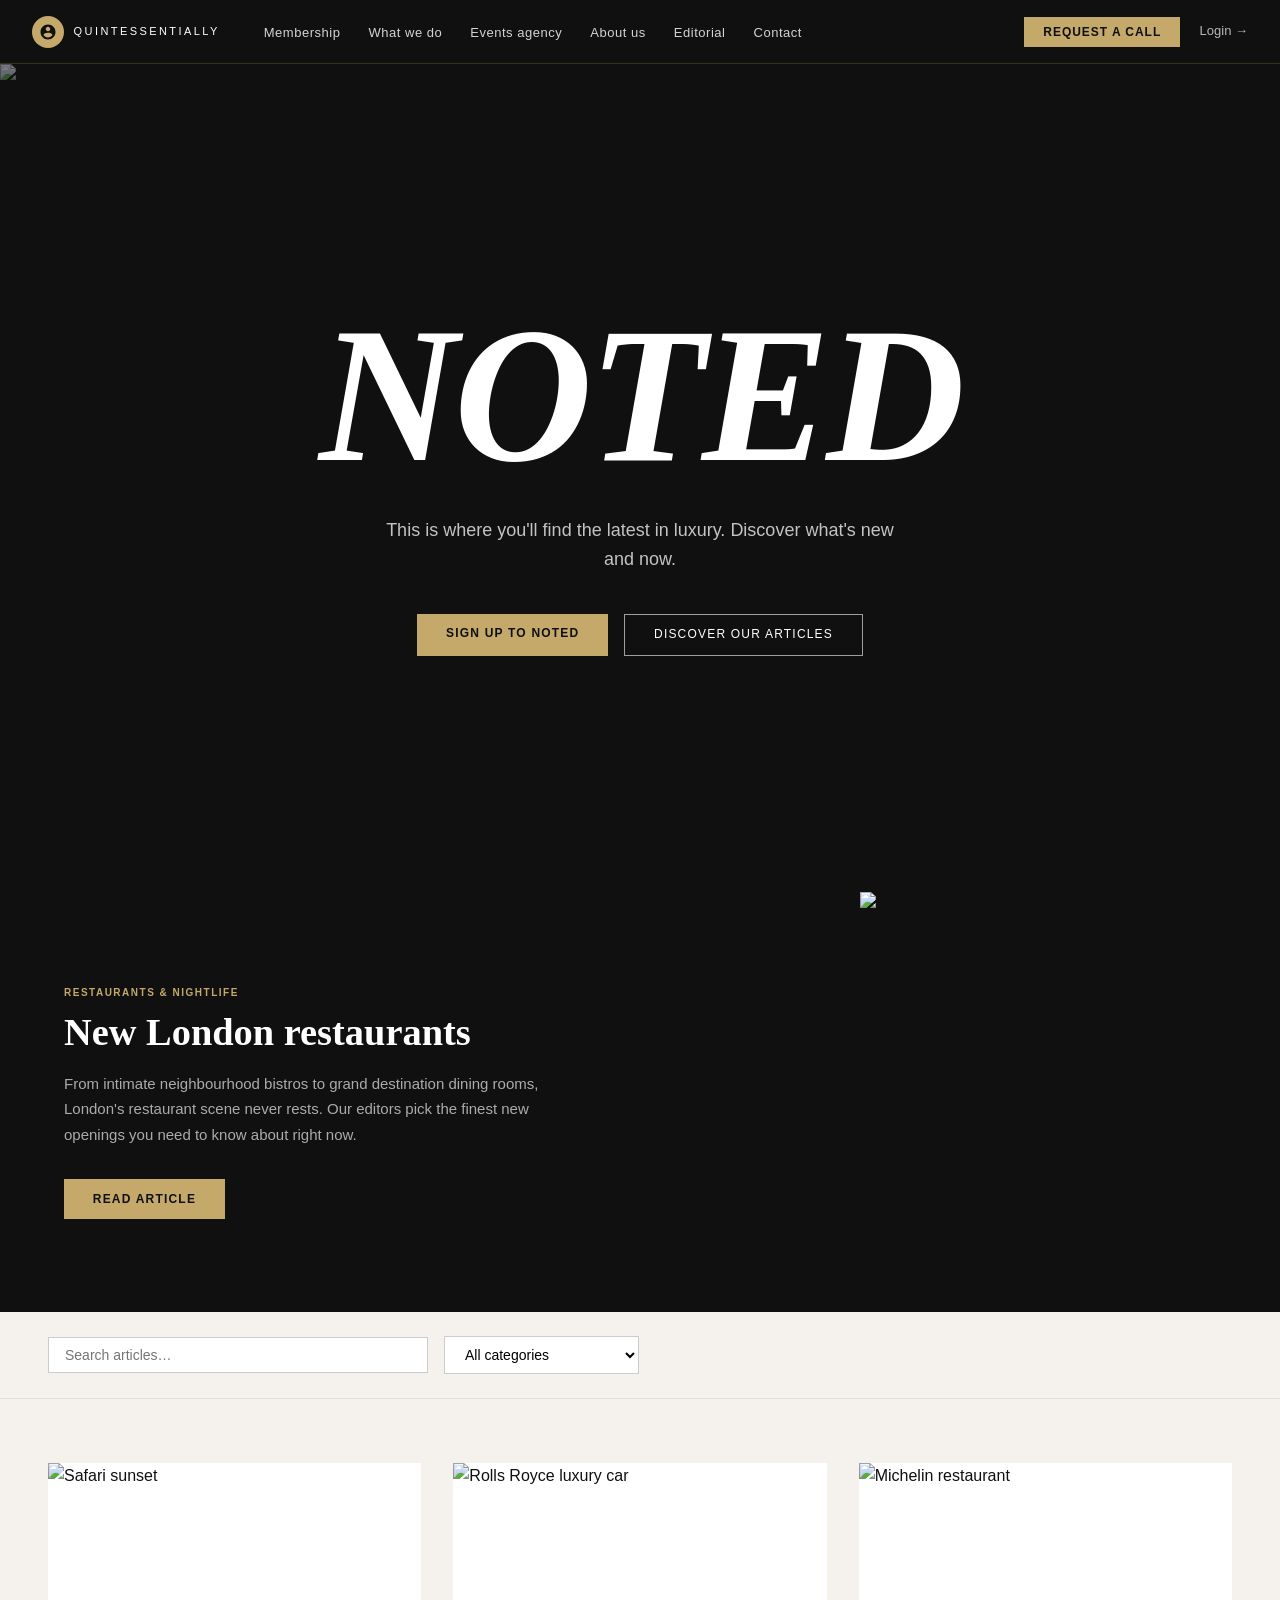
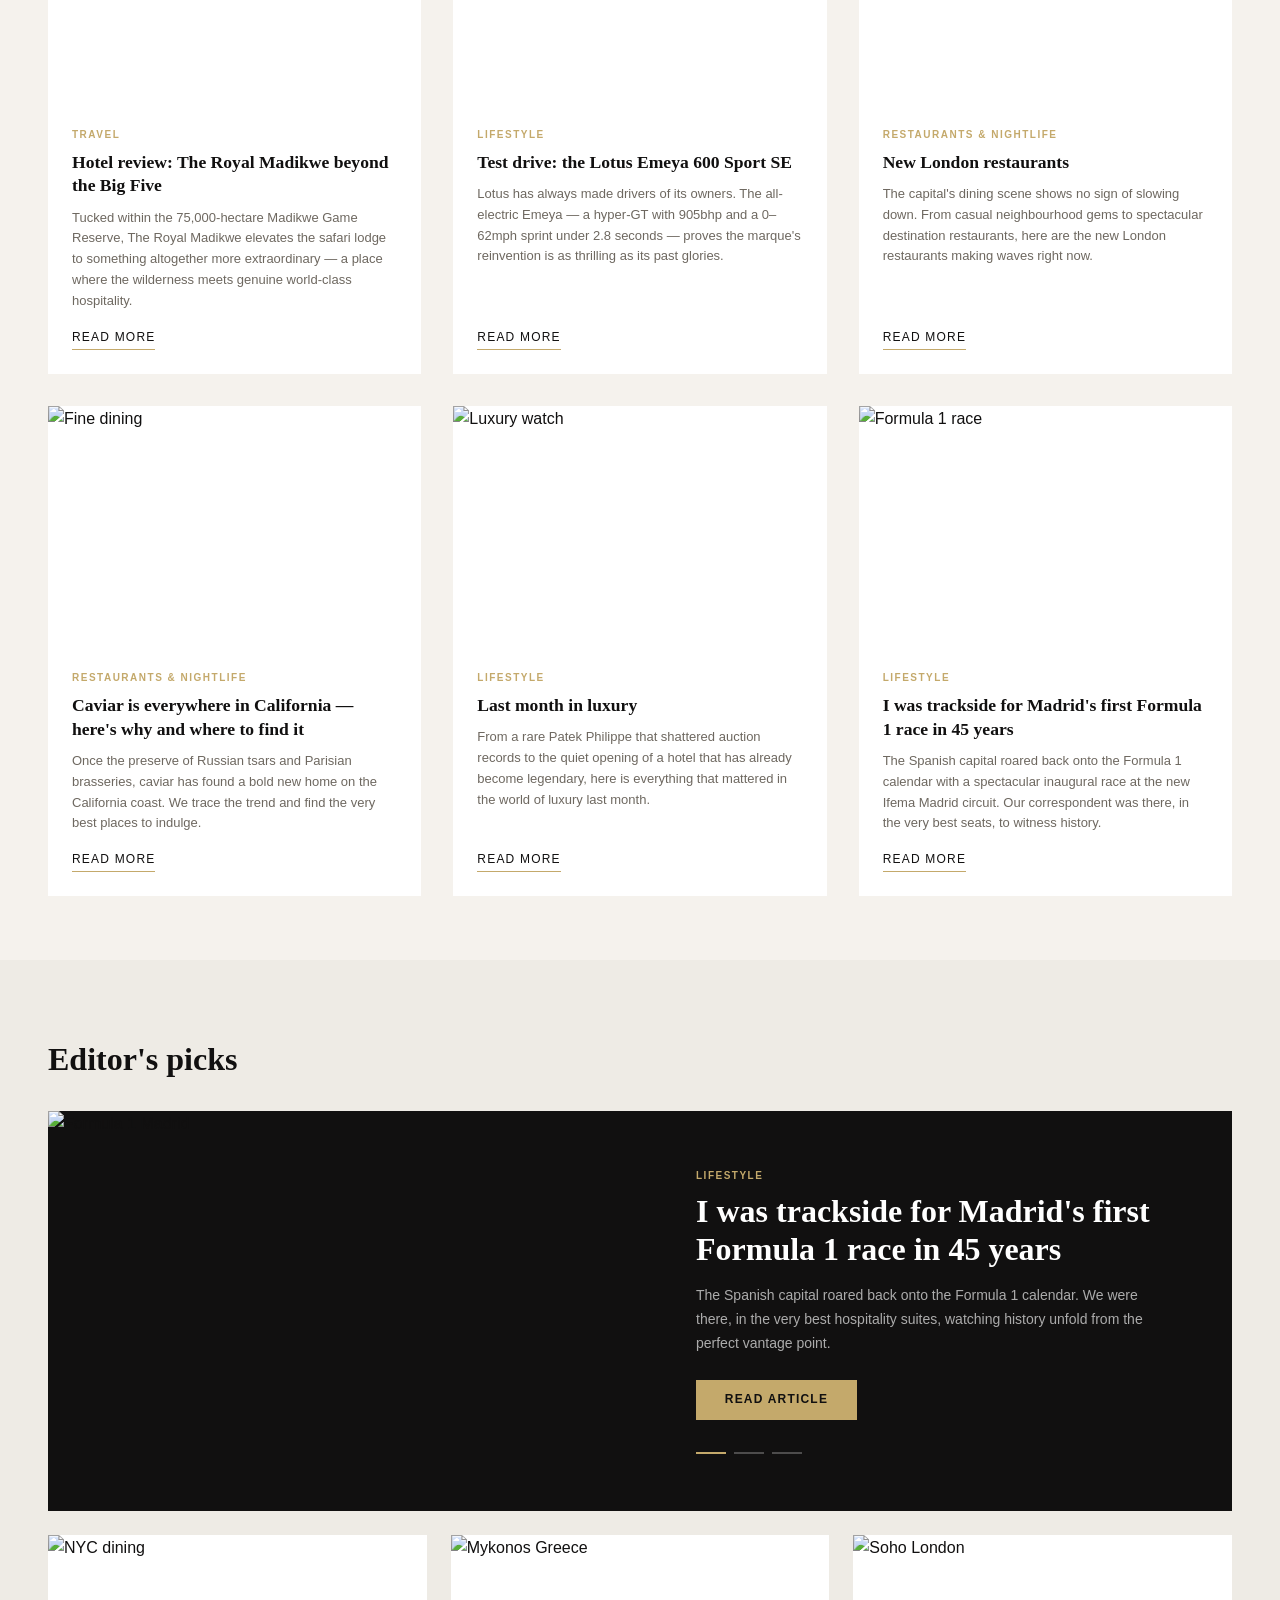
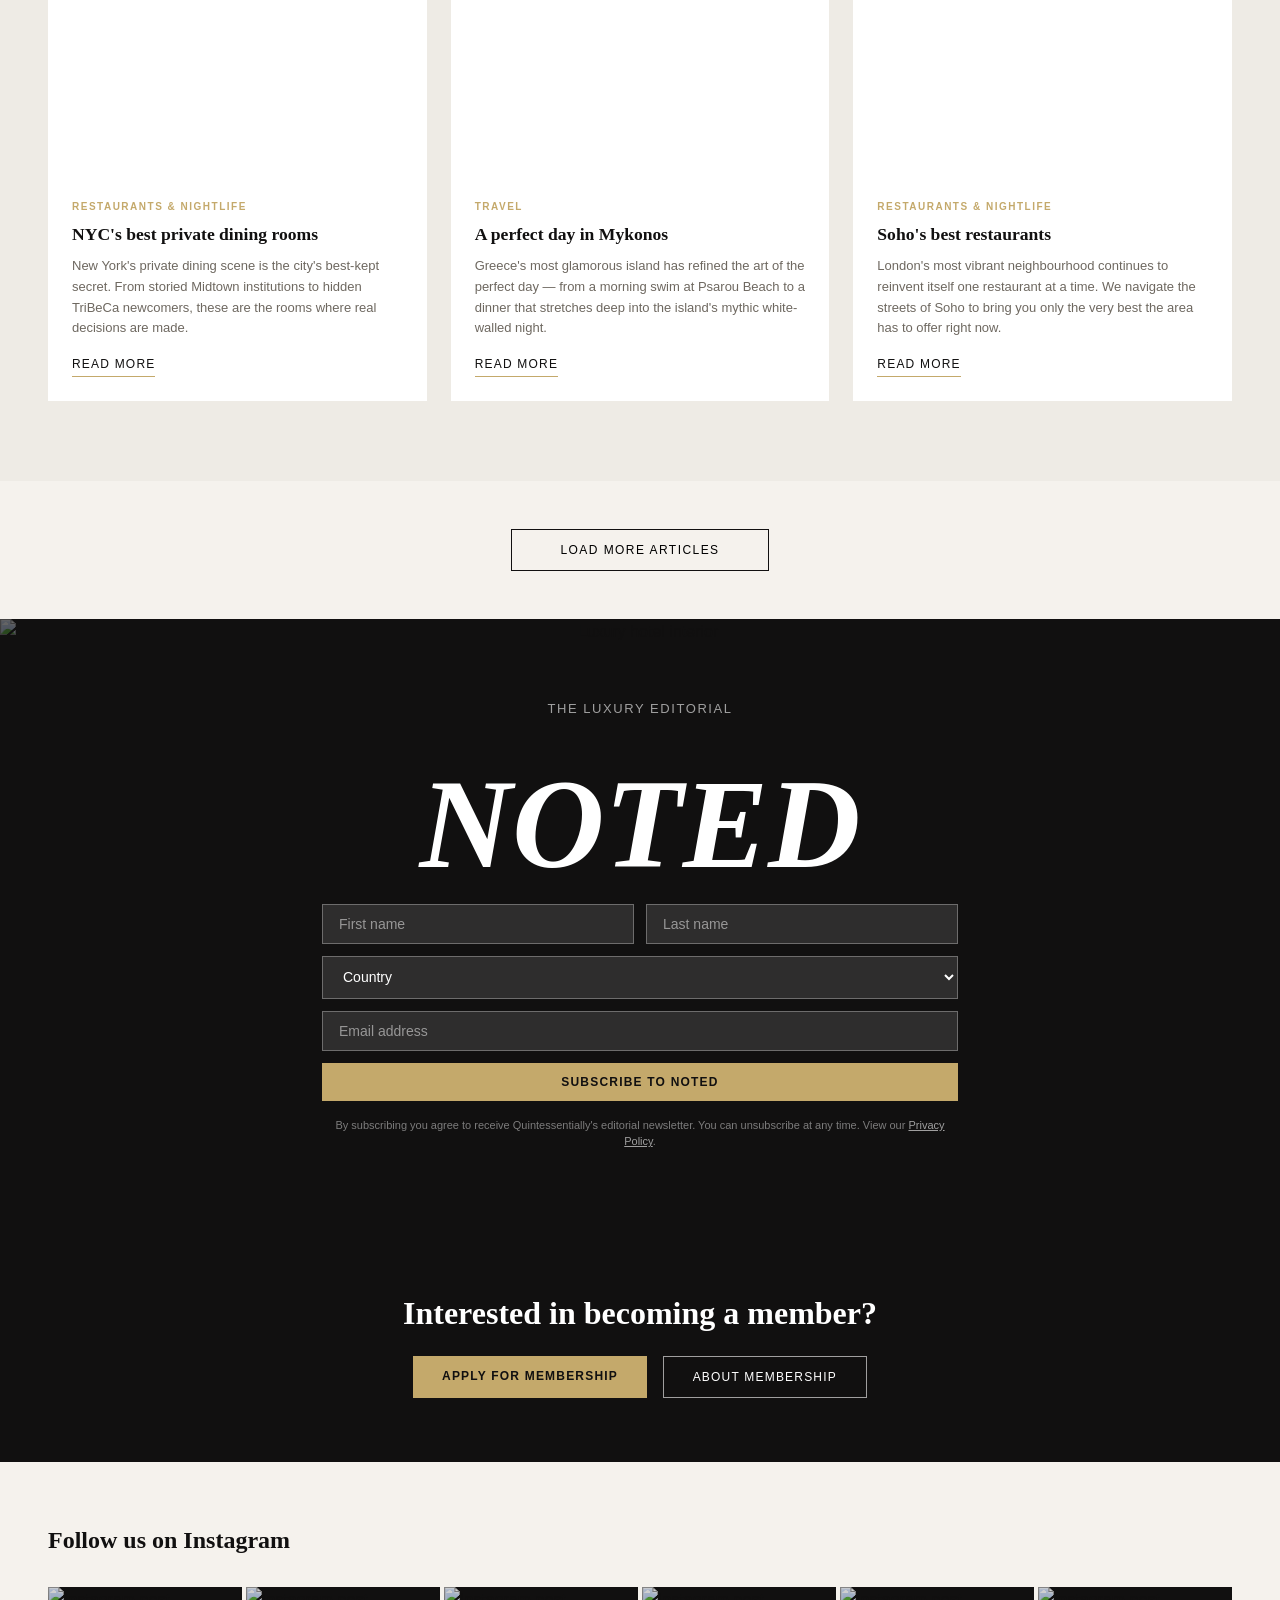
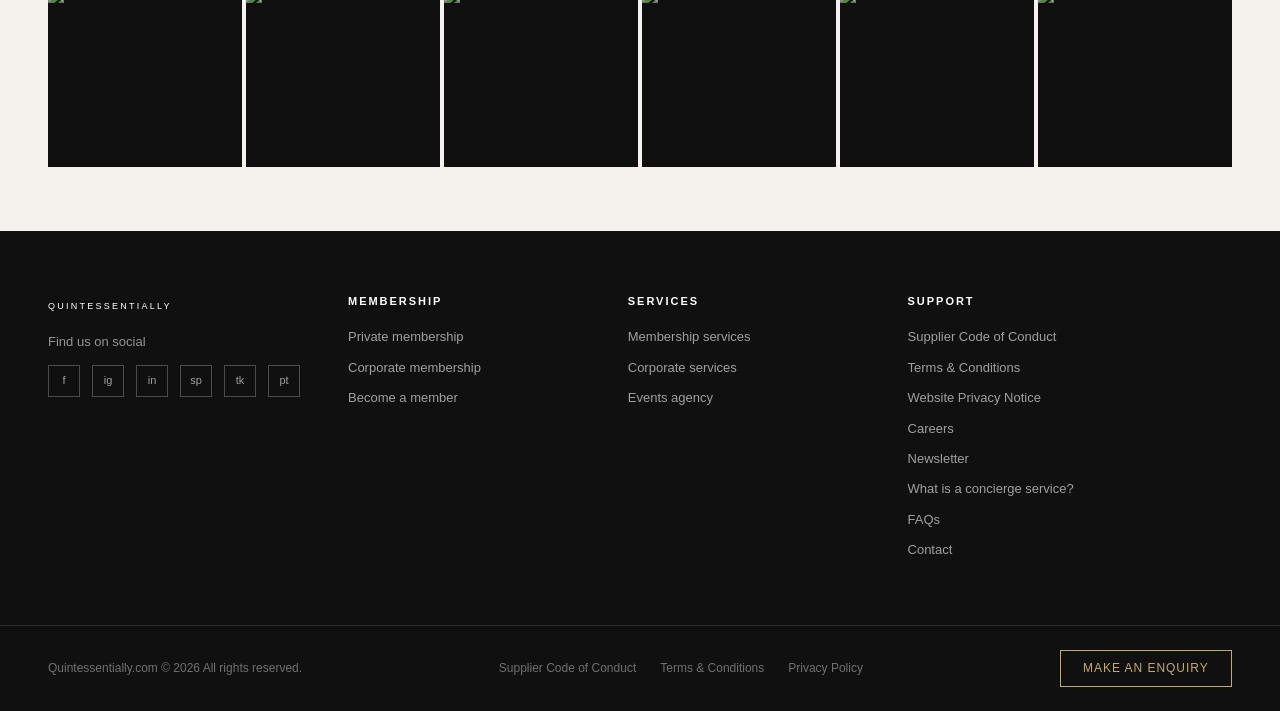
==== index.html @ bd620f22 "Add files via upload" ====
<!DOCTYPE html>
<html lang="en">
<head>
  <meta charset="UTF-8">
  <meta name="viewport" content="width=device-width, initial-scale=1.0">
  <title>Quintessentially — NOTED Editorial</title>
  <link rel="stylesheet" href="assets/style.css">
  <style>
    /* ── PAGE-SPECIFIC ── */
    body { padding-top: 64px; }

    /* HERO */
    .noted-hero {
      position: relative;
      min-height: 92vh;
      display: flex;
      flex-direction: column;
      align-items: center;
      justify-content: center;
      text-align: center;
      overflow: hidden;
    }
    .noted-hero-bg {
      position: absolute;
      inset: 0;
      background: var(--black);
    }
    .noted-hero-bg img {
      width: 100%;
      height: 100%;
      object-fit: cover;
      opacity: 0.45;
    }
    .noted-hero-content {
      position: relative;
      z-index: 2;
      padding: 2rem;
    }
    .noted-title {
      font-family: Georgia, serif;
      font-size: clamp(5rem, 15vw, 14rem);
      font-style: italic;
      color: var(--white);
      line-height: 1;
      letter-spacing: -0.02em;
      margin-bottom: 1.5rem;
    }
    .noted-subtitle {
      color: rgba(255,255,255,0.75);
      font-size: clamp(14px, 1.8vw, 18px);
      max-width: 540px;
      margin: 0 auto 2.5rem;
      line-height: 1.6;
    }
    .noted-hero-btns {
      display: flex;
      gap: 1rem;
      justify-content: center;
      flex-wrap: wrap;
    }

    /* FEATURED ARTICLE STRIP */
    .featured-strip {
      display: grid;
      grid-template-columns: 1fr 420px;
      background: var(--black);
      overflow: hidden;
    }
    .featured-strip-body {
      padding: 4rem;
      display: flex;
      flex-direction: column;
      justify-content: center;
    }
    .featured-strip-body h2 {
      font-size: clamp(1.8rem, 3vw, 2.8rem);
      color: var(--white);
      margin-bottom: 1rem;
    }
    .featured-strip-body p {
      color: rgba(255,255,255,0.65);
      margin-bottom: 2rem;
      font-size: 15px;
      max-width: 500px;
      line-height: 1.7;
    }
    .featured-strip-img {
      height: 420px;
      overflow: hidden;
    }

    /* SEARCH BAR */
    .search-bar {
      background: var(--paper);
      padding: 1.5rem 3rem;
      display: flex;
      align-items: center;
      gap: 1rem;
      border-bottom: 1px solid rgba(0,0,0,0.08);
    }
    .search-bar input {
      flex: 1;
      border: 1px solid rgba(0,0,0,0.2);
      padding: 0.55rem 1rem;
      font-size: 14px;
      font-family: Helvetica, Arial, sans-serif;
      background: var(--white);
      max-width: 380px;
    }
    .search-bar select {
      border: 1px solid rgba(0,0,0,0.2);
      padding: 0.55rem 1rem;
      font-size: 14px;
      font-family: Helvetica, Arial, sans-serif;
      background: var(--white);
      cursor: pointer;
    }

    /* ARTICLE GRID */
    .article-grid-section {
      padding: 4rem 3rem;
    }
    .article-grid {
      display: grid;
      grid-template-columns: repeat(3, 1fr);
      gap: 2rem;
    }
    .article-card {
      background: var(--white);
      display: flex;
      flex-direction: column;
      overflow: hidden;
    }
    .article-card-img {
      height: 240px;
      overflow: hidden;
      flex-shrink: 0;
    }
    .article-card-body {
      padding: 1.5rem;
      flex: 1;
      display: flex;
      flex-direction: column;
    }
    .article-card-body h3 {
      font-size: 1.1rem;
      margin-bottom: 0.6rem;
      line-height: 1.35;
    }
    .article-card-body p {
      color: var(--grey);
      font-size: 13px;
      line-height: 1.6;
      flex: 1;
      margin-bottom: 1rem;
    }
    .article-card-body a.read-more {
      font-size: 12px;
      letter-spacing: 0.1em;
      text-transform: uppercase;
      color: var(--black);
      border-bottom: 1px solid var(--gold);
      padding-bottom: 2px;
      align-self: flex-start;
      transition: color 0.2s;
    }
    .article-card-body a.read-more:hover { color: var(--gold); }

    /* EDITORS PICKS */
    .editors-picks {
      background: #EEEBE5;
      padding: 5rem 3rem;
    }
    .editors-picks h2 {
      font-size: clamp(1.4rem, 2.5vw, 2rem);
      margin-bottom: 2rem;
    }
    .editors-feature-card {
      display: grid;
      grid-template-columns: 1fr 1fr;
      background: var(--black);
      overflow: hidden;
      margin-bottom: 1.5rem;
    }
    .editors-feature-card-img {
      height: 400px;
      overflow: hidden;
    }
    .editors-feature-card-body {
      padding: 3.5rem;
      display: flex;
      flex-direction: column;
      justify-content: center;
    }
    .editors-feature-card-body h3 {
      font-size: clamp(1.4rem, 2.5vw, 2.2rem);
      color: var(--white);
      margin-bottom: 1rem;
    }
    .editors-feature-card-body p {
      color: rgba(255,255,255,0.65);
      font-size: 14px;
      line-height: 1.7;
      margin-bottom: 1.5rem;
    }
    .carousel-indicator {
      display: flex;
      gap: 0.5rem;
      margin-top: 2rem;
    }
    .carousel-indicator span {
      display: inline-block;
      width: 30px;
      height: 2px;
      background: rgba(255,255,255,0.25);
    }
    .carousel-indicator span.active { background: var(--gold); }

    .editors-picks-row2 {
      display: grid;
      grid-template-columns: repeat(3, 1fr);
      gap: 1.5rem;
      margin-top: 1.5rem;
    }
    .editors-picks-row2 .article-card {
      background: var(--white);
    }

    .load-more-wrap {
      text-align: center;
      padding: 3rem;
    }
    .btn-load-more {
      background: transparent;
      border: 1px solid var(--black);
      padding: 0.8rem 3rem;
      font-size: 12px;
      letter-spacing: 0.12em;
      text-transform: uppercase;
      font-family: Helvetica, Arial, sans-serif;
      cursor: pointer;
      transition: background 0.2s, color 0.2s;
    }
    .btn-load-more:hover { background: var(--black); color: var(--white); }
    .btn-load-more:disabled { opacity: 0.4; cursor: default; }

    /* NEWSLETTER */
    .newsletter-section {
      position: relative;
      overflow: hidden;
      min-height: 520px;
      display: flex;
      align-items: center;
      justify-content: center;
      text-align: center;
    }
    .newsletter-bg {
      position: absolute;
      inset: 0;
      background: var(--black);
    }
    .newsletter-bg img {
      width: 100%;
      height: 100%;
      object-fit: cover;
      opacity: 0.35;
    }
    .newsletter-content {
      position: relative;
      z-index: 2;
      padding: 5rem 2rem;
      max-width: 700px;
      width: 100%;
    }
    .newsletter-title {
      font-family: Georgia, serif;
      font-style: italic;
      font-size: clamp(4rem, 10vw, 8rem);
      color: var(--white);
      line-height: 1;
      margin-bottom: 1rem;
    }
    .newsletter-subtitle {
      color: rgba(255,255,255,0.6);
      font-size: 13px;
      letter-spacing: 0.12em;
      text-transform: uppercase;
      margin-bottom: 2.5rem;
    }
    .newsletter-form {
      display: grid;
      grid-template-columns: 1fr 1fr;
      gap: 0.75rem;
      margin-bottom: 1rem;
    }
    .newsletter-form input,
    .newsletter-form select {
      background: rgba(255,255,255,0.12);
      border: 1px solid rgba(255,255,255,0.3);
      padding: 0.7rem 1rem;
      color: var(--white);
      font-size: 14px;
      font-family: Helvetica, Arial, sans-serif;
    }
    .newsletter-form input::placeholder { color: rgba(255,255,255,0.5); }
    .newsletter-form .full { grid-column: 1 / -1; }
    .newsletter-disclaimer {
      font-size: 11px;
      color: rgba(255,255,255,0.45);
      margin-top: 1rem;
      line-height: 1.5;
    }

    /* INSTAGRAM GRID */
    .instagram-section {
      padding: 4rem 3rem;
      background: var(--paper);
    }
    .instagram-section h2 {
      font-size: 1.5rem;
      margin-bottom: 2rem;
    }
    .instagram-grid {
      display: grid;
      grid-template-columns: repeat(6, 1fr);
      gap: 4px;
    }
    .instagram-grid a {
      display: block;
      height: 180px;
      overflow: hidden;
      background: var(--black);
    }
    .instagram-grid a img {
      width: 100%;
      height: 100%;
      object-fit: cover;
      opacity: 0.8;
      transition: opacity 0.3s;
    }
    .instagram-grid a:hover img { opacity: 1; }
  </style>
</head>
<body>

<nav>
  <div class="nav-logo">
    <div class="nav-logo-mark">
      <svg viewBox="0 0 24 24" xmlns="http://www.w3.org/2000/svg"><path d="M12 2C6.48 2 2 6.48 2 12s4.48 10 10 10 10-4.48 10-10S17.52 2 12 2zm0 3c1.66 0 3 1.34 3 3s-1.34 3-3 3-3-1.34-3-3 1.34-3 3-3zm0 14.2c-2.5 0-4.71-1.28-6-3.22.03-1.99 4-3.08 6-3.08 1.99 0 5.97 1.09 6 3.08-1.29 1.94-3.5 3.22-6 3.22z"/></svg>
    </div>
    <span class="nav-wordmark">Quintessentially</span>
  </div>
  <ul class="nav-links">
    <li class="has-drop"><a href="index.html">Membership</a></li>
    <li class="has-drop"><a href="member-services.html">What we do</a></li>
    <li><a href="global.html">Events agency</a></li>
    <li class="has-drop"><a href="global.html">About us</a></li>
    <li><a href="noted.html">Editorial</a></li>
    <li><a href="concierge-faq.html">Contact</a></li>
  </ul>
  <div class="nav-right">
    <button class="btn-request">Request a call</button>
    <a href="#" class="nav-login">Login →</a>
  </div>
</nav>

<!-- HERO -->
<section class="noted-hero">
  <div class="noted-hero-bg">
    <img src="https://images.unsplash.com/photo-1559339352-11d035aa65de?w=1600&q=80&fit=crop&crop=center" alt="Luxury restaurant interior">
  </div>
  <div class="noted-hero-content">
    <h1 class="noted-title">NOTED</h1>
    <p class="noted-subtitle">This is where you'll find the latest in luxury. Discover what's new and now.</p>
    <div class="noted-hero-btns">
      <a href="#newsletter" class="btn-gold">Sign up to Noted</a>
      <a href="#articles" class="btn-outline-white">Discover our articles</a>
    </div>
  </div>
</section>

<!-- FEATURED STRIP -->
<section class="featured-strip">
  <div class="featured-strip-body">
    <span class="tag">Restaurants &amp; nightlife</span>
    <h2>New London restaurants</h2>
    <p>From intimate neighbourhood bistros to grand destination dining rooms, London's restaurant scene never rests. Our editors pick the finest new openings you need to know about right now.</p>
    <a href="#" class="btn-gold" style="align-self:flex-start;">Read article</a>
  </div>
  <div class="featured-strip-img">
    <img src="https://images.unsplash.com/photo-1414235077428-338989a02e84?w=800&q=80&fit=crop&crop=center" alt="Fine dining plate">
  </div>
</section>

<!-- SEARCH / FILTER BAR -->
<div class="search-bar">
  <input type="search" placeholder="Search articles…" aria-label="Search articles">
  <select id="article-filter" aria-label="Filter by category">
    <option value="all">All categories</option>
    <option value="travel">Travel</option>
    <option value="lifestyle">Lifestyle</option>
    <option value="restaurants">Restaurants &amp; nightlife</option>
  </select>
</div>

<!-- ARTICLE GRID -->
<section class="article-grid-section" id="articles">
  <div class="article-grid">

    <article class="article-card" data-tag="travel">
      <div class="article-card-img">
        <img src="https://images.unsplash.com/photo-1516426122078-c23e76319801?w=800&q=80&fit=crop&crop=center" alt="Safari sunset">
      </div>
      <div class="article-card-body">
        <span class="tag">Travel</span>
        <h3>Hotel review: The Royal Madikwe beyond the Big Five</h3>
        <p>Tucked within the 75,000-hectare Madikwe Game Reserve, The Royal Madikwe elevates the safari lodge to something altogether more extraordinary — a place where the wilderness meets genuine world-class hospitality.</p>
        <a href="#" class="read-more">Read more</a>
      </div>
    </article>

    <article class="article-card" data-tag="lifestyle">
      <div class="article-card-img">
        <img src="https://images.unsplash.com/photo-1563720223185-11003d516935?w=800&q=80&fit=crop&crop=center" alt="Rolls Royce luxury car">
      </div>
      <div class="article-card-body">
        <span class="tag">Lifestyle</span>
        <h3>Test drive: the Lotus Emeya 600 Sport SE</h3>
        <p>Lotus has always made drivers of its owners. The all-electric Emeya — a hyper-GT with 905bhp and a 0–62mph sprint under 2.8 seconds — proves the marque's reinvention is as thrilling as its past glories.</p>
        <a href="#" class="read-more">Read more</a>
      </div>
    </article>

    <article class="article-card" data-tag="restaurants">
      <div class="article-card-img">
        <img src="https://images.unsplash.com/photo-1559339352-11d035aa65de?w=800&q=80&fit=crop&crop=center" alt="Michelin restaurant">
      </div>
      <div class="article-card-body">
        <span class="tag">Restaurants &amp; nightlife</span>
        <h3>New London restaurants</h3>
        <p>The capital's dining scene shows no sign of slowing down. From casual neighbourhood gems to spectacular destination restaurants, here are the new London restaurants making waves right now.</p>
        <a href="#" class="read-more">Read more</a>
      </div>
    </article>

    <article class="article-card" data-tag="restaurants">
      <div class="article-card-img">
        <img src="https://images.unsplash.com/photo-1414235077428-338989a02e84?w=800&q=80&fit=crop&crop=center" alt="Fine dining">
      </div>
      <div class="article-card-body">
        <span class="tag">Restaurants &amp; nightlife</span>
        <h3>Caviar is everywhere in California — here's why and where to find it</h3>
        <p>Once the preserve of Russian tsars and Parisian brasseries, caviar has found a bold new home on the California coast. We trace the trend and find the very best places to indulge.</p>
        <a href="#" class="read-more">Read more</a>
      </div>
    </article>

    <article class="article-card" data-tag="lifestyle">
      <div class="article-card-img">
        <img src="https://images.unsplash.com/photo-1523275335684-37898b6baf30?w=800&q=80&fit=crop&crop=center" alt="Luxury watch">
      </div>
      <div class="article-card-body">
        <span class="tag">Lifestyle</span>
        <h3>Last month in luxury</h3>
        <p>From a rare Patek Philippe that shattered auction records to the quiet opening of a hotel that has already become legendary, here is everything that mattered in the world of luxury last month.</p>
        <a href="#" class="read-more">Read more</a>
      </div>
    </article>

    <article class="article-card" data-tag="lifestyle">
      <div class="article-card-img">
        <img src="https://images.unsplash.com/photo-1558618666-fcd25c85cd64?w=800&q=80&fit=crop&crop=center" alt="Formula 1 race">
      </div>
      <div class="article-card-body">
        <span class="tag">Lifestyle</span>
        <h3>I was trackside for Madrid's first Formula 1 race in 45 years</h3>
        <p>The Spanish capital roared back onto the Formula 1 calendar with a spectacular inaugural race at the new Ifema Madrid circuit. Our correspondent was there, in the very best seats, to witness history.</p>
        <a href="#" class="read-more">Read more</a>
      </div>
    </article>

  </div>
</section>

<!-- EDITOR'S PICKS -->
<section class="editors-picks">
  <h2>Editor's picks</h2>

  <div class="editors-feature-card">
    <div class="editors-feature-card-img">
      <img src="https://images.unsplash.com/photo-1558618666-fcd25c85cd64?w=1000&q=80&fit=crop&crop=center" alt="Formula 1 Madrid">
    </div>
    <div class="editors-feature-card-body">
      <span class="tag">Lifestyle</span>
      <h3>I was trackside for Madrid's first Formula 1 race in 45 years</h3>
      <p>The Spanish capital roared back onto the Formula 1 calendar. We were there, in the very best hospitality suites, watching history unfold from the perfect vantage point.</p>
      <a href="#" class="btn-gold" style="align-self:flex-start;">Read article</a>
      <div class="carousel-indicator">
        <span class="active"></span>
        <span></span>
        <span></span>
      </div>
    </div>
  </div>

  <div class="editors-picks-row2">

    <article class="article-card">
      <div class="article-card-img">
        <img src="https://images.unsplash.com/photo-1414235077428-338989a02e84?w=800&q=80&fit=crop&crop=center" alt="NYC dining">
      </div>
      <div class="article-card-body">
        <span class="tag">Restaurants &amp; nightlife</span>
        <h3>NYC's best private dining rooms</h3>
        <p>New York's private dining scene is the city's best-kept secret. From storied Midtown institutions to hidden TriBeCa newcomers, these are the rooms where real decisions are made.</p>
        <a href="#" class="read-more">Read more</a>
      </div>
    </article>

    <article class="article-card">
      <div class="article-card-img">
        <img src="https://images.unsplash.com/photo-1533105079780-92b9be482077?w=800&q=80&fit=crop&crop=center" alt="Mykonos Greece">
      </div>
      <div class="article-card-body">
        <span class="tag">Travel</span>
        <h3>A perfect day in Mykonos</h3>
        <p>Greece's most glamorous island has refined the art of the perfect day — from a morning swim at Psarou Beach to a dinner that stretches deep into the island's mythic white-walled night.</p>
        <a href="#" class="read-more">Read more</a>
      </div>
    </article>

    <article class="article-card">
      <div class="article-card-img">
        <img src="https://images.unsplash.com/photo-1513635269975-59663e0ac1ad?w=800&q=80&fit=crop&crop=center" alt="Soho London">
      </div>
      <div class="article-card-body">
        <span class="tag">Restaurants &amp; nightlife</span>
        <h3>Soho's best restaurants</h3>
        <p>London's most vibrant neighbourhood continues to reinvent itself one restaurant at a time. We navigate the streets of Soho to bring you only the very best the area has to offer right now.</p>
        <a href="#" class="read-more">Read more</a>
      </div>
    </article>

  </div>
</section>

<!-- LOAD MORE -->
<div class="load-more-wrap">
  <button class="btn-load-more" id="load-more">Load more articles</button>
</div>

<!-- NEWSLETTER -->
<section class="newsletter-section" id="newsletter">
  <div class="newsletter-bg">
    <img src="https://images.unsplash.com/photo-1551882547-ff40c63fe5fa?w=1600&q=80&fit=crop&crop=center" alt="Luxury hotel interior">
  </div>
  <div class="newsletter-content">
    <p class="newsletter-subtitle">The luxury editorial</p>
    <h2 class="newsletter-title">NOTED</h2>
    <form class="newsletter-form" onsubmit="return false;">
      <input type="text" placeholder="First name" aria-label="First name">
      <input type="text" placeholder="Last name" aria-label="Last name">
      <select class="full" aria-label="Country">
        <option value="">Country</option>
        <option>United Kingdom</option>
        <option>United States</option>
        <option>United Arab Emirates</option>
        <option>France</option>
        <option>Germany</option>
        <option>Switzerland</option>
        <option>Other</option>
      </select>
      <input type="email" placeholder="Email address" class="full" aria-label="Email address">
      <button type="submit" class="btn-gold full" style="padding:0.75rem;">Subscribe to NOTED</button>
    </form>
    <p class="newsletter-disclaimer">By subscribing you agree to receive Quintessentially's editorial newsletter. You can unsubscribe at any time. View our <a href="#" style="color:rgba(255,255,255,0.6);text-decoration:underline;">Privacy Policy</a>.</p>
  </div>
</section>

<!-- MEMBERSHIP BAND -->
<div class="membership-band">
  <h2>Interested in becoming a member?</h2>
  <div class="membership-band-btns">
    <a href="member-services.html" class="btn-gold">Apply for membership</a>
    <a href="member-services.html" class="btn-outline-white">About membership</a>
  </div>
</div>

<!-- INSTAGRAM -->
<section class="instagram-section">
  <h2>Follow us on Instagram</h2>
  <div class="instagram-grid">
    <a href="#"><img src="https://images.unsplash.com/photo-1444015045787-7d7a9e90c928?w=400&q=80&fit=crop&crop=center" alt="Instagram post"></a>
    <a href="#"><img src="https://images.unsplash.com/photo-1540962351468-9c4cfc0ee9da?w=400&q=80&fit=crop&crop=center" alt="Instagram post"></a>
    <a href="#"><img src="https://images.unsplash.com/photo-1523275335684-37898b6baf30?w=400&q=80&fit=crop&crop=center" alt="Instagram post"></a>
    <a href="#"><img src="https://images.unsplash.com/photo-1529139574466-a303027f1949?w=400&q=80&fit=crop&crop=center" alt="Instagram post"></a>
    <a href="#"><img src="https://images.unsplash.com/photo-1445019980597-93fa8acb246c?w=400&q=80&fit=crop&crop=center" alt="Instagram post"></a>
    <a href="#"><img src="https://images.unsplash.com/photo-1544551763-46a013bb70d5?w=400&q=80&fit=crop&crop=center" alt="Instagram post"></a>
  </div>
</section>

<footer>
  <div class="footer-top">
    <div class="footer-brand">
      <span style="font-family:Helvetica;font-size:9px;letter-spacing:0.25em;color:#fff;text-transform:uppercase;">QUINTESSENTIALLY</span>
      <p style="margin-top:1rem;">Find us on social</p>
      <div class="footer-social">
        <a href="#">f</a><a href="#">ig</a><a href="#">in</a><a href="#">sp</a><a href="#">tk</a><a href="#">pt</a>
      </div>
    </div>
    <div class="footer-col">
      <h5>Membership</h5>
      <ul>
        <li><a href="#">Private membership</a></li>
        <li><a href="#">Corporate membership</a></li>
        <li><a href="member-services.html">Become a member</a></li>
      </ul>
    </div>
    <div class="footer-col">
      <h5>Services</h5>
      <ul>
        <li><a href="member-services.html">Membership services</a></li>
        <li><a href="#">Corporate services</a></li>
        <li><a href="#">Events agency</a></li>
      </ul>
    </div>
    <div class="footer-col">
      <h5>Support</h5>
      <ul>
        <li><a href="#">Supplier Code of Conduct</a></li>
        <li><a href="#">Terms &amp; Conditions</a></li>
        <li><a href="#">Website Privacy Notice</a></li>
        <li><a href="#">Careers</a></li>
        <li><a href="#">Newsletter</a></li>
        <li><a href="concierge-faq.html">What is a concierge service?</a></li>
        <li><a href="concierge-faq.html">FAQs</a></li>
        <li><a href="#">Contact</a></li>
      </ul>
    </div>
  </div>
  <div class="footer-bottom">
    <p>Quintessentially.com © 2026 All rights reserved.</p>
    <div class="footer-bottom-links">
      <a href="#">Supplier Code of Conduct</a>
      <a href="#">Terms &amp; Conditions</a>
      <a href="#">Privacy Policy</a>
    </div>
    <a href="#" class="btn-make-enquiry">Make an enquiry</a>
  </div>
</footer>

<script src="assets/main.js" defer></script>
</body>
</html>
---- assets/style.css ----
/* Quintessentially — Shared Stylesheet */

:root {
  --black: #111010;
  --paper: #F5F2ED;
  --gold: #C4A96B;
  --grey: #6E6860;
  --white: #ffffff;
  color-scheme: light;
}

*, *::before, *::after { box-sizing: border-box; margin: 0; padding: 0; }

html { scroll-behavior: smooth; }

body {
  font-family: Helvetica, Arial, sans-serif;
  background: var(--paper);
  color: var(--black);
  font-size: 16px;
  line-height: 1.6;
}

h1, h2, h3, h4, h5, h6 {
  font-family: Georgia, 'Times New Roman', serif;
  line-height: 1.2;
}

a { color: inherit; text-decoration: none; }
ul { list-style: none; }
img { display: block; width: 100%; height: 100%; object-fit: cover; }

/* ── NAV ── */
nav {
  position: fixed;
  top: 0; left: 0; right: 0;
  z-index: 100;
  background: var(--black);
  display: flex;
  align-items: center;
  gap: 2rem;
  padding: 0 2rem;
  height: 64px;
  border-bottom: 1px solid rgba(196,169,107,0.2);
}

.nav-logo {
  display: flex;
  align-items: center;
  gap: 0.6rem;
  flex-shrink: 0;
}

.nav-logo-mark {
  width: 32px;
  height: 32px;
  background: var(--gold);
  border-radius: 50%;
  display: flex;
  align-items: center;
  justify-content: center;
}

.nav-logo-mark svg {
  width: 18px;
  height: 18px;
  fill: var(--black);
}

.nav-wordmark {
  font-family: Helvetica, Arial, sans-serif;
  font-size: 11px;
  letter-spacing: 0.22em;
  text-transform: uppercase;
  color: var(--white);
}

.nav-links {
  display: flex;
  align-items: center;
  gap: 0.25rem;
  flex: 1;
}

.nav-links li a {
  color: rgba(255,255,255,0.82);
  font-size: 13px;
  letter-spacing: 0.04em;
  padding: 0.35rem 0.75rem;
  border-radius: 2px;
  transition: color 0.2s;
}

.nav-links li a:hover { color: var(--gold); }

.nav-right {
  display: flex;
  align-items: center;
  gap: 1.2rem;
  flex-shrink: 0;
}

.btn-request {
  background: var(--gold);
  color: var(--black);
  border: none;
  padding: 0.5rem 1.2rem;
  font-size: 12px;
  letter-spacing: 0.08em;
  text-transform: uppercase;
  cursor: pointer;
  font-family: Helvetica, Arial, sans-serif;
  font-weight: 600;
  transition: background 0.2s;
}

.btn-request:hover { background: #b8983d; }

.nav-login {
  color: rgba(255,255,255,0.7);
  font-size: 13px;
  transition: color 0.2s;
}

.nav-login:hover { color: var(--gold); }

/* ── FOOTER ── */
footer {
  background: var(--black);
  color: rgba(255,255,255,0.75);
  font-size: 13px;
}

.footer-top {
  display: grid;
  grid-template-columns: 1fr 1fr 1fr 1.4fr;
  gap: 3rem;
  padding: 4rem 3rem;
  border-bottom: 1px solid rgba(255,255,255,0.1);
}

.footer-brand p {
  font-size: 13px;
  color: rgba(255,255,255,0.55);
  margin-top: 1rem;
}

.footer-social {
  display: flex;
  gap: 0.75rem;
  margin-top: 0.75rem;
}

.footer-social a {
  width: 32px;
  height: 32px;
  border: 1px solid rgba(255,255,255,0.25);
  display: flex;
  align-items: center;
  justify-content: center;
  font-size: 11px;
  color: rgba(255,255,255,0.6);
  transition: border-color 0.2s, color 0.2s;
}

.footer-social a:hover { border-color: var(--gold); color: var(--gold); }

.footer-col h5 {
  font-family: Helvetica, Arial, sans-serif;
  font-size: 11px;
  letter-spacing: 0.18em;
  text-transform: uppercase;
  color: var(--white);
  margin-bottom: 1.2rem;
}

.footer-col ul { display: flex; flex-direction: column; gap: 0.6rem; }

.footer-col ul li a {
  color: rgba(255,255,255,0.6);
  font-size: 13px;
  transition: color 0.2s;
}

.footer-col ul li a:hover { color: var(--gold); }

.footer-bottom {
  display: flex;
  align-items: center;
  justify-content: space-between;
  flex-wrap: wrap;
  gap: 1rem;
  padding: 1.5rem 3rem;
}

.footer-bottom p { font-size: 12px; color: rgba(255,255,255,0.4); }

.footer-bottom-links {
  display: flex;
  gap: 1.5rem;
}

.footer-bottom-links a {
  font-size: 12px;
  color: rgba(255,255,255,0.4);
  transition: color 0.2s;
}

.footer-bottom-links a:hover { color: var(--gold); }

.btn-make-enquiry {
  background: transparent;
  border: 1px solid var(--gold);
  color: var(--gold);
  padding: 0.5rem 1.4rem;
  font-size: 12px;
  letter-spacing: 0.08em;
  text-transform: uppercase;
  transition: background 0.2s, color 0.2s;
}

.btn-make-enquiry:hover { background: var(--gold); color: var(--black); }

/* ── SHARED UTILITY CLASSES ── */
.container { max-width: 1200px; margin: 0 auto; padding: 0 2rem; }

.btn-gold {
  display: inline-block;
  background: var(--gold);
  color: var(--black);
  padding: 0.65rem 1.8rem;
  font-size: 12px;
  letter-spacing: 0.1em;
  text-transform: uppercase;
  font-weight: 700;
  font-family: Helvetica, Arial, sans-serif;
  transition: background 0.2s;
  cursor: pointer;
  border: none;
}

.btn-gold:hover { background: #b8983d; }

.btn-outline-white {
  display: inline-block;
  background: transparent;
  color: var(--white);
  border: 1px solid rgba(255,255,255,0.6);
  padding: 0.65rem 1.8rem;
  font-size: 12px;
  letter-spacing: 0.1em;
  text-transform: uppercase;
  font-family: Helvetica, Arial, sans-serif;
  transition: border-color 0.2s, color 0.2s;
}

.btn-outline-white:hover { border-color: var(--gold); color: var(--gold); }

.btn-outline-dark {
  display: inline-block;
  background: transparent;
  color: var(--black);
  border: 1px solid var(--black);
  padding: 0.65rem 1.8rem;
  font-size: 12px;
  letter-spacing: 0.1em;
  text-transform: uppercase;
  font-family: Helvetica, Arial, sans-serif;
  transition: background 0.2s, color 0.2s;
}

.btn-outline-dark:hover { background: var(--black); color: var(--white); }

.tag {
  display: inline-block;
  font-size: 10px;
  letter-spacing: 0.15em;
  text-transform: uppercase;
  color: var(--gold);
  font-family: Helvetica, Arial, sans-serif;
  font-weight: 600;
  margin-bottom: 0.5rem;
}

.tag-dark {
  color: var(--black);
}

/* ── SPLIT HERO ── */
.split-hero {
  display: grid;
  grid-template-columns: 1fr 1fr;
  min-height: 100vh;
  padding-top: 64px;
}

.split-hero-text {
  background: var(--black);
  color: var(--white);
  display: flex;
  flex-direction: column;
  justify-content: center;
  padding: 6rem 4rem;
}

.split-hero-text h1 {
  font-size: clamp(2.2rem, 4vw, 3.5rem);
  color: var(--white);
  margin-bottom: 1.5rem;
}

.split-hero-text p {
  color: rgba(255,255,255,0.7);
  margin-bottom: 2rem;
  max-width: 400px;
  font-size: 15px;
}

.split-hero-img {
  position: relative;
  overflow: hidden;
}

.split-hero-img img {
  position: absolute;
  inset: 0;
  width: 100%;
  height: 100%;
  object-fit: cover;
}

/* ── FILTER BAR ── */
.filter-bar {
  background: var(--paper);
  border-bottom: 1px solid rgba(0,0,0,0.1);
  padding: 1rem 3rem;
  display: flex;
  align-items: center;
  gap: 1rem;
}

.filter-bar label {
  font-size: 12px;
  letter-spacing: 0.12em;
  text-transform: uppercase;
  color: var(--grey);
}

.filter-bar select {
  border: 1px solid rgba(0,0,0,0.2);
  background: var(--white);
  padding: 0.4rem 1rem;
  font-size: 13px;
  font-family: Helvetica, Arial, sans-serif;
  color: var(--black);
  cursor: pointer;
}

/* ── FEATURE COLUMNS ── */
.feature-cols {
  display: grid;
  grid-template-columns: repeat(3, 1fr);
  gap: 0;
}

.feature-col {
  position: relative;
}

.feature-col-img {
  height: 380px;
  overflow: hidden;
}

.feature-col-body {
  padding: 2rem;
  background: var(--white);
}

.feature-col-body h3 {
  font-size: 1.3rem;
  margin-bottom: 0.75rem;
}

.feature-col-body p {
  color: var(--grey);
  font-size: 14px;
  line-height: 1.7;
  margin-bottom: 1rem;
}

/* ── CTA BAND ── */
.cta-band {
  position: relative;
  min-height: 320px;
  display: flex;
  align-items: center;
  justify-content: center;
  text-align: center;
  overflow: hidden;
}

.cta-band-bg {
  position: absolute;
  inset: 0;
  background: var(--black);
}

.cta-band-bg img {
  width: 100%;
  height: 100%;
  object-fit: cover;
  opacity: 0.4;
}

.cta-band-content {
  position: relative;
  z-index: 2;
  padding: 4rem 2rem;
}

.cta-band-content h2 {
  font-size: clamp(1.6rem, 3vw, 2.5rem);
  color: var(--white);
  margin-bottom: 1.5rem;
}

.cta-band-content p {
  color: rgba(255,255,255,0.7);
  margin-bottom: 2rem;
  max-width: 500px;
  margin-left: auto;
  margin-right: auto;
}

/* ── TESTIMONIAL BAND ── */
.testimonial-band {
  background: var(--black);
  padding: 5rem 3rem;
  text-align: center;
}

.testimonial-band blockquote {
  font-family: Georgia, serif;
  font-style: italic;
  font-size: clamp(1.2rem, 2.5vw, 1.7rem);
  color: var(--white);
  max-width: 800px;
  margin: 0 auto 2rem;
  line-height: 1.5;
}

.testimonial-dots {
  display: flex;
  gap: 0.5rem;
  justify-content: center;
}

.testimonial-dots span {
  width: 8px;
  height: 8px;
  border-radius: 50%;
  background: rgba(255,255,255,0.3);
}

.testimonial-dots span.active { background: var(--gold); }

/* ── MEMBERSHIP BAND ── */
.membership-band {
  background: var(--black);
  padding: 4rem 3rem;
  text-align: center;
  display: flex;
  flex-direction: column;
  align-items: center;
  gap: 1.5rem;
}

.membership-band h2 {
  color: var(--white);
  font-size: clamp(1.4rem, 2.5vw, 2rem);
}

.membership-band-btns {
  display: flex;
  gap: 1rem;
  flex-wrap: wrap;
  justify-content: center;
}

/* ── ENQUIRY FORM ── */
.enquiry-section {
  background: #EEEBE5;
  padding: 5rem 3rem;
}

.enquiry-section h2 {
  font-size: clamp(1.3rem, 2.5vw, 2rem);
  margin-bottom: 0.5rem;
}

.enquiry-section > p {
  color: var(--grey);
  margin-bottom: 2.5rem;
}

.enquiry-form {
  display: grid;
  grid-template-columns: 1fr 1fr;
  gap: 1rem 2rem;
  max-width: 900px;
}

.enquiry-form .full-width { grid-column: 1 / -1; }

.enquiry-form label {
  display: block;
  font-size: 11px;
  letter-spacing: 0.12em;
  text-transform: uppercase;
  margin-bottom: 0.4rem;
  color: var(--grey);
}

.enquiry-form input,
.enquiry-form select,
.enquiry-form textarea {
  width: 100%;
  border: 1px solid rgba(0,0,0,0.2);
  background: var(--white);
  padding: 0.65rem 0.9rem;
  font-size: 14px;
  font-family: Helvetica, Arial, sans-serif;
  color: var(--black);
}

.enquiry-form textarea { min-height: 120px; resize: vertical; }

.enquiry-form .checkbox-row {
  display: flex;
  align-items: flex-start;
  gap: 0.6rem;
  grid-column: 1 / -1;
  font-size: 12px;
  color: var(--grey);
}

.enquiry-form .checkbox-row input[type="checkbox"] {
  width: auto;
  margin-top: 3px;
  flex-shrink: 0;
}

/* ── SPECIALIST SERVICES TABS ── */
.specialist-section {
  background: var(--black);
  padding: 5rem 3rem;
}

.specialist-section h2 {
  color: var(--white);
  margin-bottom: 2rem;
  font-size: clamp(1.4rem, 2.5vw, 2rem);
}

.specialist-tabs {
  display: flex;
  flex-wrap: wrap;
  gap: 0.5rem;
  margin-bottom: 2.5rem;
}

.specialist-tabs button {
  background: transparent;
  border: 1px solid rgba(255,255,255,0.25);
  color: rgba(255,255,255,0.7);
  padding: 0.4rem 1rem;
  font-size: 12px;
  letter-spacing: 0.06em;
  cursor: pointer;
  font-family: Helvetica, Arial, sans-serif;
  transition: border-color 0.2s, color 0.2s;
}

.specialist-tabs button.active,
.specialist-tabs button:hover {
  border-color: var(--gold);
  color: var(--gold);
}

.specialist-feature-card {
  display: grid;
  grid-template-columns: 1fr 1fr;
  background: #1A1918;
  overflow: hidden;
}

.specialist-feature-card-img {
  height: 360px;
  overflow: hidden;
}

.specialist-feature-card-body {
  padding: 3rem;
  display: flex;
  flex-direction: column;
  justify-content: center;
}

.specialist-feature-card-body h3 {
  color: var(--white);
  font-size: 1.6rem;
  margin-bottom: 1rem;
}

.specialist-feature-card-body p {
  color: rgba(255,255,255,0.65);
  font-size: 14px;
  line-height: 1.7;
  margin-bottom: 1.5rem;
}

/* ── CLOSER BAND ── */
.closer-band {
  position: relative;
  min-height: 420px;
  display: flex;
  align-items: center;
  overflow: hidden;
}

.closer-band-bg {
  position: absolute;
  inset: 0;
}

.closer-band-bg img {
  width: 100%;
  height: 100%;
  object-fit: cover;
}

.closer-band-overlay {
  position: absolute;
  inset: 0;
  background: rgba(17,16,16,0.55);
}

.closer-band-box {
  position: relative;
  z-index: 2;
  background: rgba(17,16,16,0.82);
  padding: 3.5rem 4rem;
  max-width: 560px;
  margin-left: 8%;
}

.closer-band-box h2 {
  font-style: italic;
  color: var(--white);
  font-size: clamp(1.3rem, 2.5vw, 2rem);
  margin-bottom: 1rem;
}

.closer-band-box p {
  color: rgba(255,255,255,0.7);
  font-size: 14px;
  margin-bottom: 2rem;
  line-height: 1.7;
}

.closer-band-btns { display: flex; gap: 1rem; flex-wrap: wrap; }

/* ── STORY / CAROUSEL SECTION ── */
.story-section {
  display: grid;
  grid-template-columns: 1fr 1fr;
  min-height: 540px;
}

.story-images {
  display: grid;
  grid-template-columns: 1fr 1fr;
  grid-template-rows: 1fr 1fr;
}

.story-images img {
  width: 100%;
  height: 270px;
  object-fit: cover;
}

.story-body {
  background: var(--black);
  color: var(--white);
  padding: 4rem;
  display: flex;
  flex-direction: column;
  justify-content: center;
}

.story-body .tag { color: var(--gold); }

.story-body h2 {
  font-size: clamp(1.4rem, 2.5vw, 2.2rem);
  color: var(--white);
  margin-bottom: 1rem;
}

.story-body p {
  color: rgba(255,255,255,0.7);
  font-size: 14px;
  line-height: 1.8;
  margin-bottom: 1.5rem;
}

/* ── PAGE HERO (dark full bleed) ── */
.page-hero {
  position: relative;
  min-height: 75vh;
  display: flex;
  align-items: flex-end;
  padding-top: 64px;
  overflow: hidden;
}

.page-hero-bg {
  position: absolute;
  inset: 0;
  background: var(--black);
}

.page-hero-bg img {
  width: 100%;
  height: 100%;
  object-fit: cover;
  opacity: 0.45;
}

.page-hero-content {
  position: relative;
  z-index: 2;
  padding: 5rem 4rem;
  max-width: 700px;
}

.page-hero-content h1 {
  font-size: clamp(2.5rem, 5vw, 5rem);
  color: var(--white);
  margin-bottom: 1rem;
}

.page-hero-content p {
  color: rgba(255,255,255,0.75);
  font-size: 15px;
  margin-bottom: 2rem;
  max-width: 500px;
}
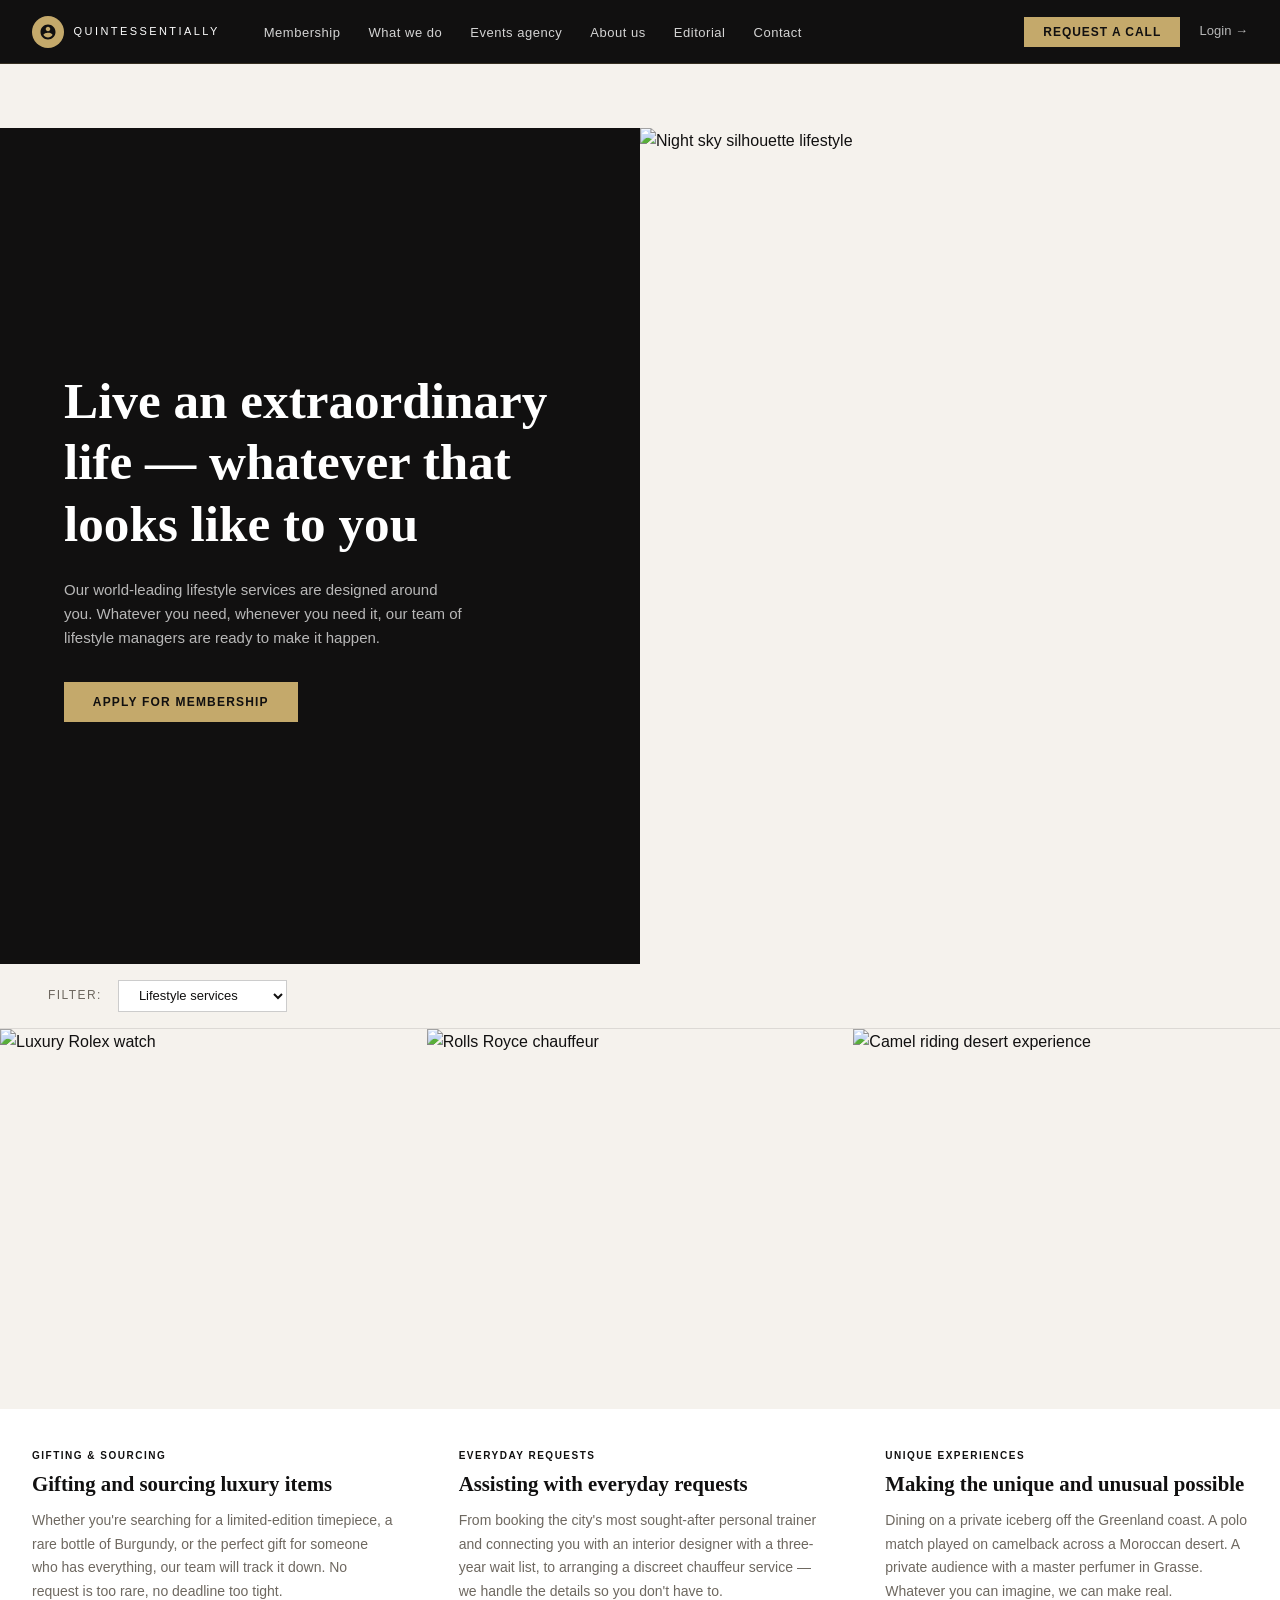
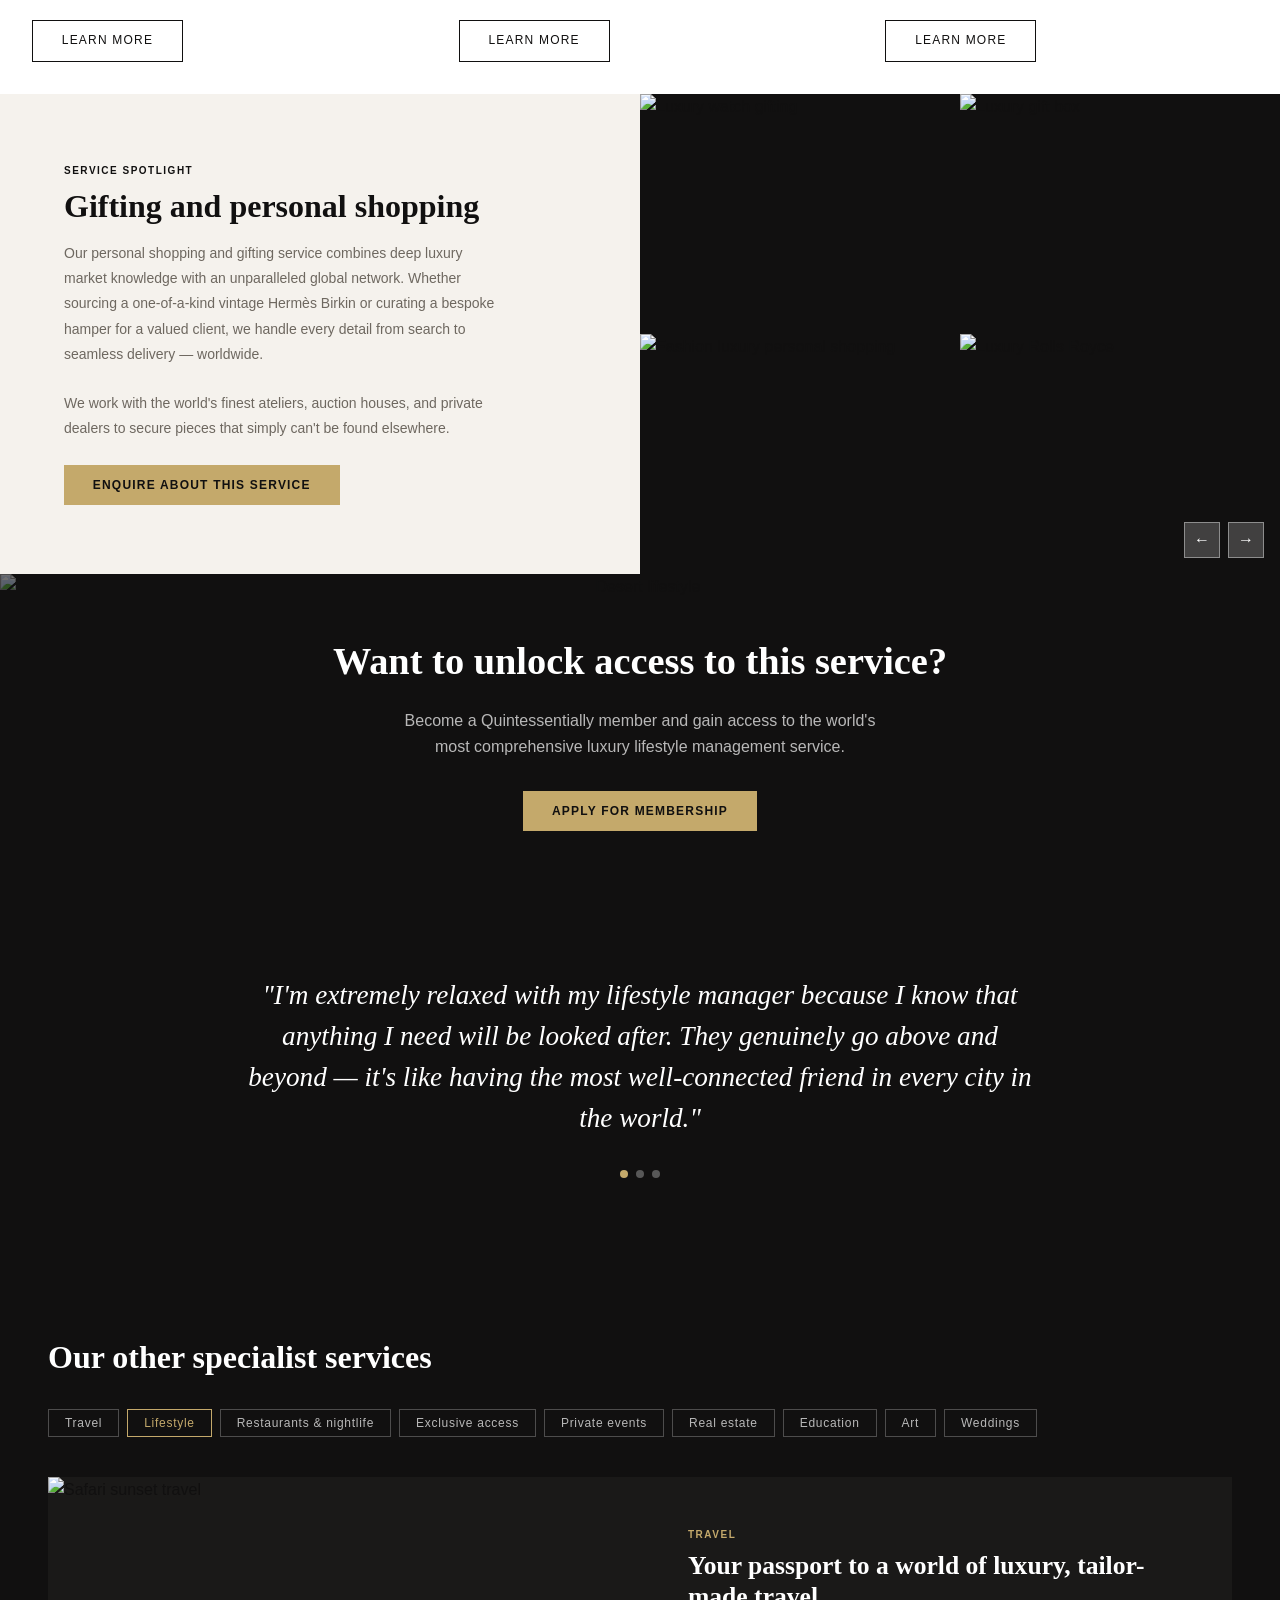
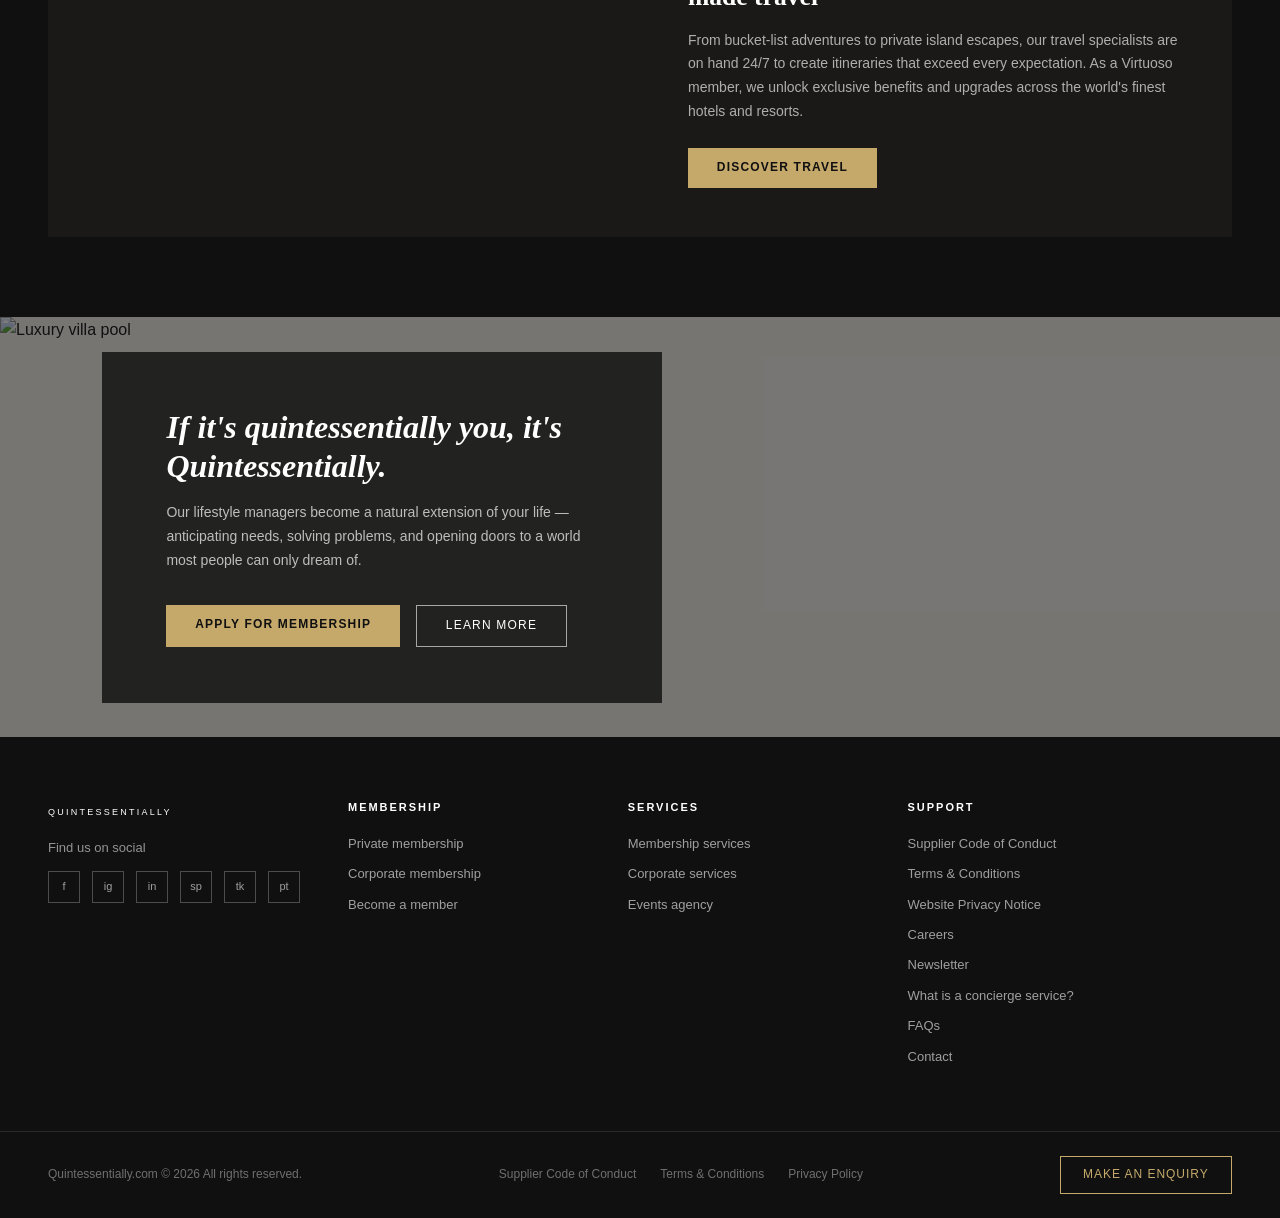
==== commit b7fc16d5: "Add files via upload" ====
--- a/index.html
+++ b/index.html
@@ -3,342 +3,69 @@
 <head>
   <meta charset="UTF-8">
   <meta name="viewport" content="width=device-width, initial-scale=1.0">
-  <title>Quintessentially — NOTED Editorial</title>
+  <title>Quintessentially — Luxury Lifestyle Management</title>
   <link rel="stylesheet" href="assets/style.css">
   <style>
-    /* ── PAGE-SPECIFIC ── */
     body { padding-top: 64px; }
 
-    /* HERO */
-    .noted-hero {
-      position: relative;
-      min-height: 92vh;
-      display: flex;
-      flex-direction: column;
-      align-items: center;
-      justify-content: center;
-      text-align: center;
-      overflow: hidden;
-    }
-    .noted-hero-bg {
-      position: absolute;
-      inset: 0;
-      background: var(--black);
-    }
-    .noted-hero-bg img {
-      width: 100%;
-      height: 100%;
-      object-fit: cover;
-      opacity: 0.45;
-    }
-    .noted-hero-content {
-      position: relative;
-      z-index: 2;
-      padding: 2rem;
-    }
-    .noted-title {
-      font-family: Georgia, serif;
-      font-size: clamp(5rem, 15vw, 14rem);
-      font-style: italic;
-      color: var(--white);
-      line-height: 1;
-      letter-spacing: -0.02em;
-      margin-bottom: 1.5rem;
-    }
-    .noted-subtitle {
-      color: rgba(255,255,255,0.75);
-      font-size: clamp(14px, 1.8vw, 18px);
-      max-width: 540px;
-      margin: 0 auto 2.5rem;
-      line-height: 1.6;
-    }
-    .noted-hero-btns {
-      display: flex;
-      gap: 1rem;
-      justify-content: center;
-      flex-wrap: wrap;
-    }
-
-    /* FEATURED ARTICLE STRIP */
-    .featured-strip {
+    /* GIFTING CAROUSEL SECTION */
+    .gifting-section {
       display: grid;
-      grid-template-columns: 1fr 420px;
-      background: var(--black);
-      overflow: hidden;
-    }
-    .featured-strip-body {
+      grid-template-columns: 1fr 1fr;
+      background: var(--paper);
+      min-height: 480px;
+    }
+    .gifting-body {
       padding: 4rem;
       display: flex;
       flex-direction: column;
       justify-content: center;
     }
-    .featured-strip-body h2 {
-      font-size: clamp(1.8rem, 3vw, 2.8rem);
-      color: var(--white);
+    .gifting-body h2 {
+      font-size: clamp(1.4rem, 2.5vw, 2.2rem);
       margin-bottom: 1rem;
     }
-    .featured-strip-body p {
-      color: rgba(255,255,255,0.65);
-      margin-bottom: 2rem;
-      font-size: 15px;
-      max-width: 500px;
-      line-height: 1.7;
-    }
-    .featured-strip-img {
-      height: 420px;
-      overflow: hidden;
-    }
-
-    /* SEARCH BAR */
-    .search-bar {
-      background: var(--paper);
-      padding: 1.5rem 3rem;
-      display: flex;
-      align-items: center;
-      gap: 1rem;
-      border-bottom: 1px solid rgba(0,0,0,0.08);
-    }
-    .search-bar input {
-      flex: 1;
-      border: 1px solid rgba(0,0,0,0.2);
-      padding: 0.55rem 1rem;
+    .gifting-body p {
+      color: var(--grey);
       font-size: 14px;
-      font-family: Helvetica, Arial, sans-serif;
-      background: var(--white);
-      max-width: 380px;
-    }
-    .search-bar select {
-      border: 1px solid rgba(0,0,0,0.2);
-      padding: 0.55rem 1rem;
-      font-size: 14px;
-      font-family: Helvetica, Arial, sans-serif;
-      background: var(--white);
-      cursor: pointer;
-    }
-
-    /* ARTICLE GRID */
-    .article-grid-section {
-      padding: 4rem 3rem;
-    }
-    .article-grid {
-      display: grid;
-      grid-template-columns: repeat(3, 1fr);
-      gap: 2rem;
-    }
-    .article-card {
-      background: var(--white);
-      display: flex;
-      flex-direction: column;
-      overflow: hidden;
-    }
-    .article-card-img {
-      height: 240px;
-      overflow: hidden;
-      flex-shrink: 0;
-    }
-    .article-card-body {
-      padding: 1.5rem;
-      flex: 1;
-      display: flex;
-      flex-direction: column;
-    }
-    .article-card-body h3 {
-      font-size: 1.1rem;
-      margin-bottom: 0.6rem;
-      line-height: 1.35;
-    }
-    .article-card-body p {
-      color: var(--grey);
-      font-size: 13px;
-      line-height: 1.6;
-      flex: 1;
-      margin-bottom: 1rem;
-    }
-    .article-card-body a.read-more {
-      font-size: 12px;
-      letter-spacing: 0.1em;
-      text-transform: uppercase;
-      color: var(--black);
-      border-bottom: 1px solid var(--gold);
-      padding-bottom: 2px;
-      align-self: flex-start;
-      transition: color 0.2s;
-    }
-    .article-card-body a.read-more:hover { color: var(--gold); }
-
-    /* EDITORS PICKS */
-    .editors-picks {
-      background: #EEEBE5;
-      padding: 5rem 3rem;
-    }
-    .editors-picks h2 {
-      font-size: clamp(1.4rem, 2.5vw, 2rem);
-      margin-bottom: 2rem;
-    }
-    .editors-feature-card {
+      line-height: 1.8;
+      margin-bottom: 1.5rem;
+      max-width: 440px;
+    }
+    .gifting-carousel {
+      position: relative;
+      background: var(--black);
       display: grid;
       grid-template-columns: 1fr 1fr;
-      background: var(--black);
+      grid-template-rows: 1fr 1fr;
+    }
+    .gifting-carousel-img {
       overflow: hidden;
-      margin-bottom: 1.5rem;
-    }
-    .editors-feature-card-img {
-      height: 400px;
-      overflow: hidden;
-    }
-    .editors-feature-card-body {
-      padding: 3.5rem;
-      display: flex;
-      flex-direction: column;
-      justify-content: center;
-    }
-    .editors-feature-card-body h3 {
-      font-size: clamp(1.4rem, 2.5vw, 2.2rem);
-      color: var(--white);
-      margin-bottom: 1rem;
-    }
-    .editors-feature-card-body p {
-      color: rgba(255,255,255,0.65);
-      font-size: 14px;
-      line-height: 1.7;
-      margin-bottom: 1.5rem;
-    }
-    .carousel-indicator {
-      display: flex;
-      gap: 0.5rem;
-      margin-top: 2rem;
-    }
-    .carousel-indicator span {
-      display: inline-block;
-      width: 30px;
-      height: 2px;
-      background: rgba(255,255,255,0.25);
-    }
-    .carousel-indicator span.active { background: var(--gold); }
-
-    .editors-picks-row2 {
-      display: grid;
-      grid-template-columns: repeat(3, 1fr);
-      gap: 1.5rem;
-      margin-top: 1.5rem;
-    }
-    .editors-picks-row2 .article-card {
-      background: var(--white);
-    }
-
-    .load-more-wrap {
-      text-align: center;
-      padding: 3rem;
-    }
-    .btn-load-more {
-      background: transparent;
-      border: 1px solid var(--black);
-      padding: 0.8rem 3rem;
-      font-size: 12px;
-      letter-spacing: 0.12em;
-      text-transform: uppercase;
-      font-family: Helvetica, Arial, sans-serif;
-      cursor: pointer;
-      transition: background 0.2s, color 0.2s;
-    }
-    .btn-load-more:hover { background: var(--black); color: var(--white); }
-    .btn-load-more:disabled { opacity: 0.4; cursor: default; }
-
-    /* NEWSLETTER */
-    .newsletter-section {
-      position: relative;
-      overflow: hidden;
-      min-height: 520px;
-      display: flex;
-      align-items: center;
-      justify-content: center;
-      text-align: center;
-    }
-    .newsletter-bg {
-      position: absolute;
-      inset: 0;
-      background: var(--black);
-    }
-    .newsletter-bg img {
+      height: 240px;
+    }
+    .gifting-carousel-img img {
       width: 100%;
       height: 100%;
       object-fit: cover;
-      opacity: 0.35;
-    }
-    .newsletter-content {
-      position: relative;
-      z-index: 2;
-      padding: 5rem 2rem;
-      max-width: 700px;
-      width: 100%;
-    }
-    .newsletter-title {
-      font-family: Georgia, serif;
-      font-style: italic;
-      font-size: clamp(4rem, 10vw, 8rem);
+    }
+    .carousel-nav {
+      position: absolute;
+      bottom: 1rem;
+      right: 1rem;
+      display: flex;
+      gap: 0.5rem;
+    }
+    .carousel-nav button {
+      background: rgba(255,255,255,0.2);
+      border: 1px solid rgba(255,255,255,0.4);
       color: var(--white);
-      line-height: 1;
-      margin-bottom: 1rem;
-    }
-    .newsletter-subtitle {
-      color: rgba(255,255,255,0.6);
-      font-size: 13px;
-      letter-spacing: 0.12em;
-      text-transform: uppercase;
-      margin-bottom: 2.5rem;
-    }
-    .newsletter-form {
-      display: grid;
-      grid-template-columns: 1fr 1fr;
-      gap: 0.75rem;
-      margin-bottom: 1rem;
-    }
-    .newsletter-form input,
-    .newsletter-form select {
-      background: rgba(255,255,255,0.12);
-      border: 1px solid rgba(255,255,255,0.3);
-      padding: 0.7rem 1rem;
-      color: var(--white);
-      font-size: 14px;
-      font-family: Helvetica, Arial, sans-serif;
-    }
-    .newsletter-form input::placeholder { color: rgba(255,255,255,0.5); }
-    .newsletter-form .full { grid-column: 1 / -1; }
-    .newsletter-disclaimer {
-      font-size: 11px;
-      color: rgba(255,255,255,0.45);
-      margin-top: 1rem;
-      line-height: 1.5;
-    }
-
-    /* INSTAGRAM GRID */
-    .instagram-section {
-      padding: 4rem 3rem;
-      background: var(--paper);
-    }
-    .instagram-section h2 {
-      font-size: 1.5rem;
-      margin-bottom: 2rem;
-    }
-    .instagram-grid {
-      display: grid;
-      grid-template-columns: repeat(6, 1fr);
-      gap: 4px;
-    }
-    .instagram-grid a {
-      display: block;
-      height: 180px;
-      overflow: hidden;
-      background: var(--black);
-    }
-    .instagram-grid a img {
-      width: 100%;
-      height: 100%;
-      object-fit: cover;
-      opacity: 0.8;
-      transition: opacity 0.3s;
-    }
-    .instagram-grid a:hover img { opacity: 1; }
+      width: 36px;
+      height: 36px;
+      cursor: pointer;
+      font-size: 16px;
+      transition: background 0.2s;
+    }
+    .carousel-nav button:hover { background: var(--gold); border-color: var(--gold); color: var(--black); }
   </style>
 </head>
 <body>
@@ -365,239 +92,158 @@
 </nav>
 
 <!-- HERO -->
-<section class="noted-hero">
-  <div class="noted-hero-bg">
-    <img src="https://images.unsplash.com/photo-1559339352-11d035aa65de?w=1600&q=80&fit=crop&crop=center" alt="Luxury restaurant interior">
-  </div>
-  <div class="noted-hero-content">
-    <h1 class="noted-title">NOTED</h1>
-    <p class="noted-subtitle">This is where you'll find the latest in luxury. Discover what's new and now.</p>
-    <div class="noted-hero-btns">
-      <a href="#newsletter" class="btn-gold">Sign up to Noted</a>
-      <a href="#articles" class="btn-outline-white">Discover our articles</a>
-    </div>
+<section class="split-hero">
+  <div class="split-hero-text">
+    <h1>Live an extraordinary life — whatever that looks like to you</h1>
+    <p>Our world-leading lifestyle services are designed around you. Whatever you need, whenever you need it, our team of lifestyle managers are ready to make it happen.</p>
+    <a href="member-services.html#enquiry" class="btn-gold" style="align-self:flex-start;">Apply for membership</a>
+  </div>
+  <div class="split-hero-img">
+    <img src="https://images.unsplash.com/photo-1472214103451-9374f41bce4b?w=1200&q=80&fit=crop&crop=center" alt="Night sky silhouette lifestyle">
   </div>
 </section>
 
-<!-- FEATURED STRIP -->
-<section class="featured-strip">
-  <div class="featured-strip-body">
-    <span class="tag">Restaurants &amp; nightlife</span>
-    <h2>New London restaurants</h2>
-    <p>From intimate neighbourhood bistros to grand destination dining rooms, London's restaurant scene never rests. Our editors pick the finest new openings you need to know about right now.</p>
-    <a href="#" class="btn-gold" style="align-self:flex-start;">Read article</a>
-  </div>
-  <div class="featured-strip-img">
-    <img src="https://images.unsplash.com/photo-1414235077428-338989a02e84?w=800&q=80&fit=crop&crop=center" alt="Fine dining plate">
-  </div>
-</section>
-
-<!-- SEARCH / FILTER BAR -->
-<div class="search-bar">
-  <input type="search" placeholder="Search articles…" aria-label="Search articles">
-  <select id="article-filter" aria-label="Filter by category">
-    <option value="all">All categories</option>
-    <option value="travel">Travel</option>
-    <option value="lifestyle">Lifestyle</option>
-    <option value="restaurants">Restaurants &amp; nightlife</option>
+<!-- FILTER BAR -->
+<div class="filter-bar">
+  <label for="lifestyle-filter">Filter:</label>
+  <select id="lifestyle-filter">
+    <option>Lifestyle services</option>
+    <option>Gifting &amp; sourcing</option>
+    <option>Everyday requests</option>
+    <option>Unique experiences</option>
   </select>
 </div>
 
-<!-- ARTICLE GRID -->
-<section class="article-grid-section" id="articles">
-  <div class="article-grid">
-
-    <article class="article-card" data-tag="travel">
-      <div class="article-card-img">
-        <img src="https://images.unsplash.com/photo-1516426122078-c23e76319801?w=800&q=80&fit=crop&crop=center" alt="Safari sunset">
-      </div>
-      <div class="article-card-body">
-        <span class="tag">Travel</span>
-        <h3>Hotel review: The Royal Madikwe beyond the Big Five</h3>
-        <p>Tucked within the 75,000-hectare Madikwe Game Reserve, The Royal Madikwe elevates the safari lodge to something altogether more extraordinary — a place where the wilderness meets genuine world-class hospitality.</p>
-        <a href="#" class="read-more">Read more</a>
-      </div>
-    </article>
-
-    <article class="article-card" data-tag="lifestyle">
-      <div class="article-card-img">
-        <img src="https://images.unsplash.com/photo-1563720223185-11003d516935?w=800&q=80&fit=crop&crop=center" alt="Rolls Royce luxury car">
-      </div>
-      <div class="article-card-body">
-        <span class="tag">Lifestyle</span>
-        <h3>Test drive: the Lotus Emeya 600 Sport SE</h3>
-        <p>Lotus has always made drivers of its owners. The all-electric Emeya — a hyper-GT with 905bhp and a 0–62mph sprint under 2.8 seconds — proves the marque's reinvention is as thrilling as its past glories.</p>
-        <a href="#" class="read-more">Read more</a>
-      </div>
-    </article>
-
-    <article class="article-card" data-tag="restaurants">
-      <div class="article-card-img">
-        <img src="https://images.unsplash.com/photo-1559339352-11d035aa65de?w=800&q=80&fit=crop&crop=center" alt="Michelin restaurant">
-      </div>
-      <div class="article-card-body">
-        <span class="tag">Restaurants &amp; nightlife</span>
-        <h3>New London restaurants</h3>
-        <p>The capital's dining scene shows no sign of slowing down. From casual neighbourhood gems to spectacular destination restaurants, here are the new London restaurants making waves right now.</p>
-        <a href="#" class="read-more">Read more</a>
-      </div>
-    </article>
-
-    <article class="article-card" data-tag="restaurants">
-      <div class="article-card-img">
-        <img src="https://images.unsplash.com/photo-1414235077428-338989a02e84?w=800&q=80&fit=crop&crop=center" alt="Fine dining">
-      </div>
-      <div class="article-card-body">
-        <span class="tag">Restaurants &amp; nightlife</span>
-        <h3>Caviar is everywhere in California — here's why and where to find it</h3>
-        <p>Once the preserve of Russian tsars and Parisian brasseries, caviar has found a bold new home on the California coast. We trace the trend and find the very best places to indulge.</p>
-        <a href="#" class="read-more">Read more</a>
-      </div>
-    </article>
-
-    <article class="article-card" data-tag="lifestyle">
-      <div class="article-card-img">
-        <img src="https://images.unsplash.com/photo-1523275335684-37898b6baf30?w=800&q=80&fit=crop&crop=center" alt="Luxury watch">
-      </div>
-      <div class="article-card-body">
-        <span class="tag">Lifestyle</span>
-        <h3>Last month in luxury</h3>
-        <p>From a rare Patek Philippe that shattered auction records to the quiet opening of a hotel that has already become legendary, here is everything that mattered in the world of luxury last month.</p>
-        <a href="#" class="read-more">Read more</a>
-      </div>
-    </article>
-
-    <article class="article-card" data-tag="lifestyle">
-      <div class="article-card-img">
-        <img src="https://images.unsplash.com/photo-1558618666-fcd25c85cd64?w=800&q=80&fit=crop&crop=center" alt="Formula 1 race">
-      </div>
-      <div class="article-card-body">
-        <span class="tag">Lifestyle</span>
-        <h3>I was trackside for Madrid's first Formula 1 race in 45 years</h3>
-        <p>The Spanish capital roared back onto the Formula 1 calendar with a spectacular inaugural race at the new Ifema Madrid circuit. Our correspondent was there, in the very best seats, to witness history.</p>
-        <a href="#" class="read-more">Read more</a>
-      </div>
-    </article>
-
+<!-- THREE FEATURE COLUMNS -->
+<section class="feature-cols">
+  <div class="feature-col">
+    <div class="feature-col-img">
+      <img src="https://images.unsplash.com/photo-1523275335684-37898b6baf30?w=800&q=80&fit=crop&crop=center" alt="Luxury Rolex watch">
+    </div>
+    <div class="feature-col-body">
+      <span class="tag tag-dark">Gifting &amp; sourcing</span>
+      <h3>Gifting and sourcing luxury items</h3>
+      <p>Whether you're searching for a limited-edition timepiece, a rare bottle of Burgundy, or the perfect gift for someone who has everything, our team will track it down. No request is too rare, no deadline too tight.</p>
+      <a href="#" class="btn-outline-dark">Learn more</a>
+    </div>
+  </div>
+  <div class="feature-col">
+    <div class="feature-col-img">
+      <img src="https://images.unsplash.com/photo-1563720223185-11003d516935?w=800&q=80&fit=crop&crop=center" alt="Rolls Royce chauffeur">
+    </div>
+    <div class="feature-col-body">
+      <span class="tag tag-dark">Everyday requests</span>
+      <h3>Assisting with everyday requests</h3>
+      <p>From booking the city's most sought-after personal trainer and connecting you with an interior designer with a three-year wait list, to arranging a discreet chauffeur service — we handle the details so you don't have to.</p>
+      <a href="#" class="btn-outline-dark">Learn more</a>
+    </div>
+  </div>
+  <div class="feature-col">
+    <div class="feature-col-img">
+      <img src="https://images.unsplash.com/photo-1509316785289-025f5b846b35?w=800&q=80&fit=crop&crop=center" alt="Camel riding desert experience">
+    </div>
+    <div class="feature-col-body">
+      <span class="tag tag-dark">Unique experiences</span>
+      <h3>Making the unique and unusual possible</h3>
+      <p>Dining on a private iceberg off the Greenland coast. A polo match played on camelback across a Moroccan desert. A private audience with a master perfumer in Grasse. Whatever you can imagine, we can make real.</p>
+      <a href="#" class="btn-outline-dark">Learn more</a>
+    </div>
   </div>
 </section>
 
-<!-- EDITOR'S PICKS -->
-<section class="editors-picks">
-  <h2>Editor's picks</h2>
-
-  <div class="editors-feature-card">
-    <div class="editors-feature-card-img">
-      <img src="https://images.unsplash.com/photo-1558618666-fcd25c85cd64?w=1000&q=80&fit=crop&crop=center" alt="Formula 1 Madrid">
-    </div>
-    <div class="editors-feature-card-body">
-      <span class="tag">Lifestyle</span>
-      <h3>I was trackside for Madrid's first Formula 1 race in 45 years</h3>
-      <p>The Spanish capital roared back onto the Formula 1 calendar. We were there, in the very best hospitality suites, watching history unfold from the perfect vantage point.</p>
-      <a href="#" class="btn-gold" style="align-self:flex-start;">Read article</a>
-      <div class="carousel-indicator">
-        <span class="active"></span>
-        <span></span>
-        <span></span>
-      </div>
-    </div>
-  </div>
-
-  <div class="editors-picks-row2">
-
-    <article class="article-card">
-      <div class="article-card-img">
-        <img src="https://images.unsplash.com/photo-1414235077428-338989a02e84?w=800&q=80&fit=crop&crop=center" alt="NYC dining">
-      </div>
-      <div class="article-card-body">
-        <span class="tag">Restaurants &amp; nightlife</span>
-        <h3>NYC's best private dining rooms</h3>
-        <p>New York's private dining scene is the city's best-kept secret. From storied Midtown institutions to hidden TriBeCa newcomers, these are the rooms where real decisions are made.</p>
-        <a href="#" class="read-more">Read more</a>
-      </div>
-    </article>
-
-    <article class="article-card">
-      <div class="article-card-img">
-        <img src="https://images.unsplash.com/photo-1533105079780-92b9be482077?w=800&q=80&fit=crop&crop=center" alt="Mykonos Greece">
-      </div>
-      <div class="article-card-body">
-        <span class="tag">Travel</span>
-        <h3>A perfect day in Mykonos</h3>
-        <p>Greece's most glamorous island has refined the art of the perfect day — from a morning swim at Psarou Beach to a dinner that stretches deep into the island's mythic white-walled night.</p>
-        <a href="#" class="read-more">Read more</a>
-      </div>
-    </article>
-
-    <article class="article-card">
-      <div class="article-card-img">
-        <img src="https://images.unsplash.com/photo-1513635269975-59663e0ac1ad?w=800&q=80&fit=crop&crop=center" alt="Soho London">
-      </div>
-      <div class="article-card-body">
-        <span class="tag">Restaurants &amp; nightlife</span>
-        <h3>Soho's best restaurants</h3>
-        <p>London's most vibrant neighbourhood continues to reinvent itself one restaurant at a time. We navigate the streets of Soho to bring you only the very best the area has to offer right now.</p>
-        <a href="#" class="read-more">Read more</a>
-      </div>
-    </article>
-
+<!-- GIFTING CAROUSEL SECTION -->
+<section class="gifting-section">
+  <div class="gifting-body">
+    <span class="tag tag-dark">Service spotlight</span>
+    <h2>Gifting and personal shopping</h2>
+    <p>Our personal shopping and gifting service combines deep luxury market knowledge with an unparalleled global network. Whether sourcing a one-of-a-kind vintage Hermès Birkin or curating a bespoke hamper for a valued client, we handle every detail from search to seamless delivery — worldwide.</p>
+    <p>We work with the world's finest ateliers, auction houses, and private dealers to secure pieces that simply can't be found elsewhere.</p>
+    <a href="member-services.html#enquiry" class="btn-gold" style="align-self:flex-start;">Enquire about this service</a>
+  </div>
+  <div class="gifting-carousel">
+    <div class="gifting-carousel-img">
+      <img src="https://images.unsplash.com/photo-1523275335684-37898b6baf30?w=600&q=80&fit=crop&crop=center" alt="Luxury watch gifting">
+    </div>
+    <div class="gifting-carousel-img">
+      <img src="https://images.unsplash.com/photo-1549465220-1a629938c4ba?w=600&q=80&fit=crop&crop=center" alt="Luxury gift box">
+    </div>
+    <div class="gifting-carousel-img">
+      <img src="https://images.unsplash.com/photo-1529139574466-a303027f1949?w=600&q=80&fit=crop&crop=center" alt="Fashion luxury personal shopping">
+    </div>
+    <div class="gifting-carousel-img">
+      <img src="https://images.unsplash.com/photo-1563720223185-11003d516935?w=600&q=80&fit=crop&crop=center" alt="Luxury Rolls Royce">
+    </div>
+    <div class="carousel-nav">
+      <button aria-label="Previous">&#8592;</button>
+      <button aria-label="Next">&#8594;</button>
+    </div>
   </div>
 </section>
 
-<!-- LOAD MORE -->
-<div class="load-more-wrap">
-  <button class="btn-load-more" id="load-more">Load more articles</button>
+<!-- CTA BAND -->
+<div class="cta-band">
+  <div class="cta-band-bg">
+    <img src="https://images.unsplash.com/photo-1509316785289-025f5b846b35?w=1600&q=80&fit=crop&crop=center" alt="Desert lifestyle">
+  </div>
+  <div class="cta-band-content">
+    <h2>Want to unlock access to this service?</h2>
+    <p>Become a Quintessentially member and gain access to the world's most comprehensive luxury lifestyle management service.</p>
+    <a href="member-services.html#enquiry" class="btn-gold">Apply for membership</a>
+  </div>
 </div>
 
-<!-- NEWSLETTER -->
-<section class="newsletter-section" id="newsletter">
-  <div class="newsletter-bg">
-    <img src="https://images.unsplash.com/photo-1551882547-ff40c63fe5fa?w=1600&q=80&fit=crop&crop=center" alt="Luxury hotel interior">
-  </div>
-  <div class="newsletter-content">
-    <p class="newsletter-subtitle">The luxury editorial</p>
-    <h2 class="newsletter-title">NOTED</h2>
-    <form class="newsletter-form" onsubmit="return false;">
-      <input type="text" placeholder="First name" aria-label="First name">
-      <input type="text" placeholder="Last name" aria-label="Last name">
-      <select class="full" aria-label="Country">
-        <option value="">Country</option>
-        <option>United Kingdom</option>
-        <option>United States</option>
-        <option>United Arab Emirates</option>
-        <option>France</option>
-        <option>Germany</option>
-        <option>Switzerland</option>
-        <option>Other</option>
-      </select>
-      <input type="email" placeholder="Email address" class="full" aria-label="Email address">
-      <button type="submit" class="btn-gold full" style="padding:0.75rem;">Subscribe to NOTED</button>
-    </form>
-    <p class="newsletter-disclaimer">By subscribing you agree to receive Quintessentially's editorial newsletter. You can unsubscribe at any time. View our <a href="#" style="color:rgba(255,255,255,0.6);text-decoration:underline;">Privacy Policy</a>.</p>
+<!-- TESTIMONIAL -->
+<div class="testimonial-band">
+  <blockquote>"I'm extremely relaxed with my lifestyle manager because I know that anything I need will be looked after. They genuinely go above and beyond — it's like having the most well-connected friend in every city in the world."</blockquote>
+  <div class="testimonial-dots">
+    <span class="active"></span>
+    <span></span>
+    <span></span>
+  </div>
+</div>
+
+<!-- SPECIALIST SERVICES -->
+<section class="specialist-section">
+  <h2>Our other specialist services</h2>
+  <div class="specialist-tabs">
+    <button>Travel</button>
+    <button class="active">Lifestyle</button>
+    <button>Restaurants &amp; nightlife</button>
+    <button>Exclusive access</button>
+    <button>Private events</button>
+    <button>Real estate</button>
+    <button>Education</button>
+    <button>Art</button>
+    <button>Weddings</button>
+  </div>
+  <div class="specialist-feature-card">
+    <div class="specialist-feature-card-img">
+      <img src="https://images.unsplash.com/photo-1516426122078-c23e76319801?w=1000&q=80&fit=crop&crop=center" alt="Safari sunset travel">
+    </div>
+    <div class="specialist-feature-card-body">
+      <span class="tag">Travel</span>
+      <h3>Your passport to a world of luxury, tailor-made travel</h3>
+      <p>From bucket-list adventures to private island escapes, our travel specialists are on hand 24/7 to create itineraries that exceed every expectation. As a Virtuoso member, we unlock exclusive benefits and upgrades across the world's finest hotels and resorts.</p>
+      <a href="travel.html" class="btn-gold" style="align-self:flex-start;">Discover travel</a>
+    </div>
   </div>
 </section>
 
-<!-- MEMBERSHIP BAND -->
-<div class="membership-band">
-  <h2>Interested in becoming a member?</h2>
-  <div class="membership-band-btns">
-    <a href="member-services.html" class="btn-gold">Apply for membership</a>
-    <a href="member-services.html" class="btn-outline-white">About membership</a>
+<!-- CLOSER BAND -->
+<div class="closer-band">
+  <div class="closer-band-bg">
+    <img src="https://images.unsplash.com/photo-1445019980597-93fa8acb246c?w=1600&q=80&fit=crop&crop=center" alt="Luxury villa pool">
+  </div>
+  <div class="closer-band-overlay"></div>
+  <div class="closer-band-box">
+    <h2>If it's quintessentially you, it's Quintessentially.</h2>
+    <p>Our lifestyle managers become a natural extension of your life — anticipating needs, solving problems, and opening doors to a world most people can only dream of.</p>
+    <div class="closer-band-btns">
+      <a href="member-services.html#enquiry" class="btn-gold">Apply for membership</a>
+      <a href="concierge-faq.html" class="btn-outline-white">Learn more</a>
+    </div>
   </div>
 </div>
-
-<!-- INSTAGRAM -->
-<section class="instagram-section">
-  <h2>Follow us on Instagram</h2>
-  <div class="instagram-grid">
-    <a href="#"><img src="https://images.unsplash.com/photo-1444015045787-7d7a9e90c928?w=400&q=80&fit=crop&crop=center" alt="Instagram post"></a>
-    <a href="#"><img src="https://images.unsplash.com/photo-1540962351468-9c4cfc0ee9da?w=400&q=80&fit=crop&crop=center" alt="Instagram post"></a>
-    <a href="#"><img src="https://images.unsplash.com/photo-1523275335684-37898b6baf30?w=400&q=80&fit=crop&crop=center" alt="Instagram post"></a>
-    <a href="#"><img src="https://images.unsplash.com/photo-1529139574466-a303027f1949?w=400&q=80&fit=crop&crop=center" alt="Instagram post"></a>
-    <a href="#"><img src="https://images.unsplash.com/photo-1445019980597-93fa8acb246c?w=400&q=80&fit=crop&crop=center" alt="Instagram post"></a>
-    <a href="#"><img src="https://images.unsplash.com/photo-1544551763-46a013bb70d5?w=400&q=80&fit=crop&crop=center" alt="Instagram post"></a>
-  </div>
-</section>
 
 <footer>
   <div class="footer-top">
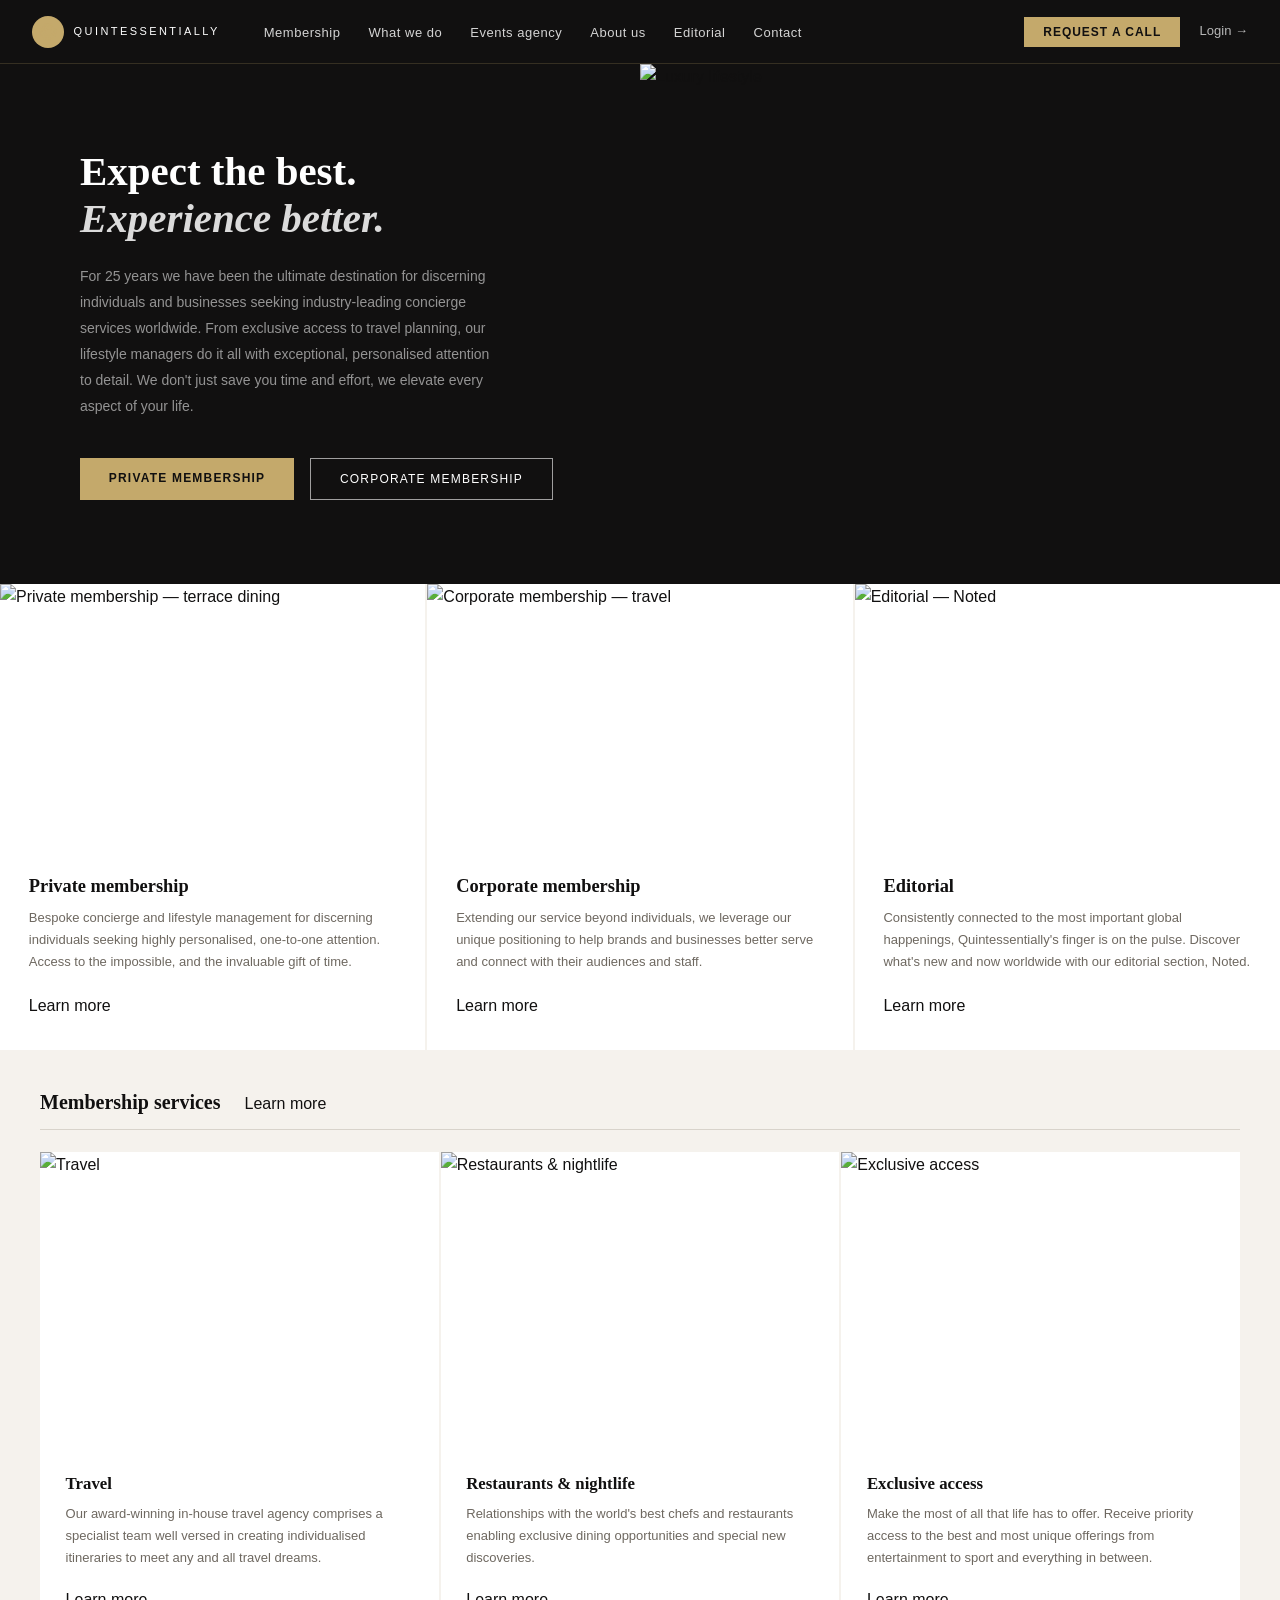
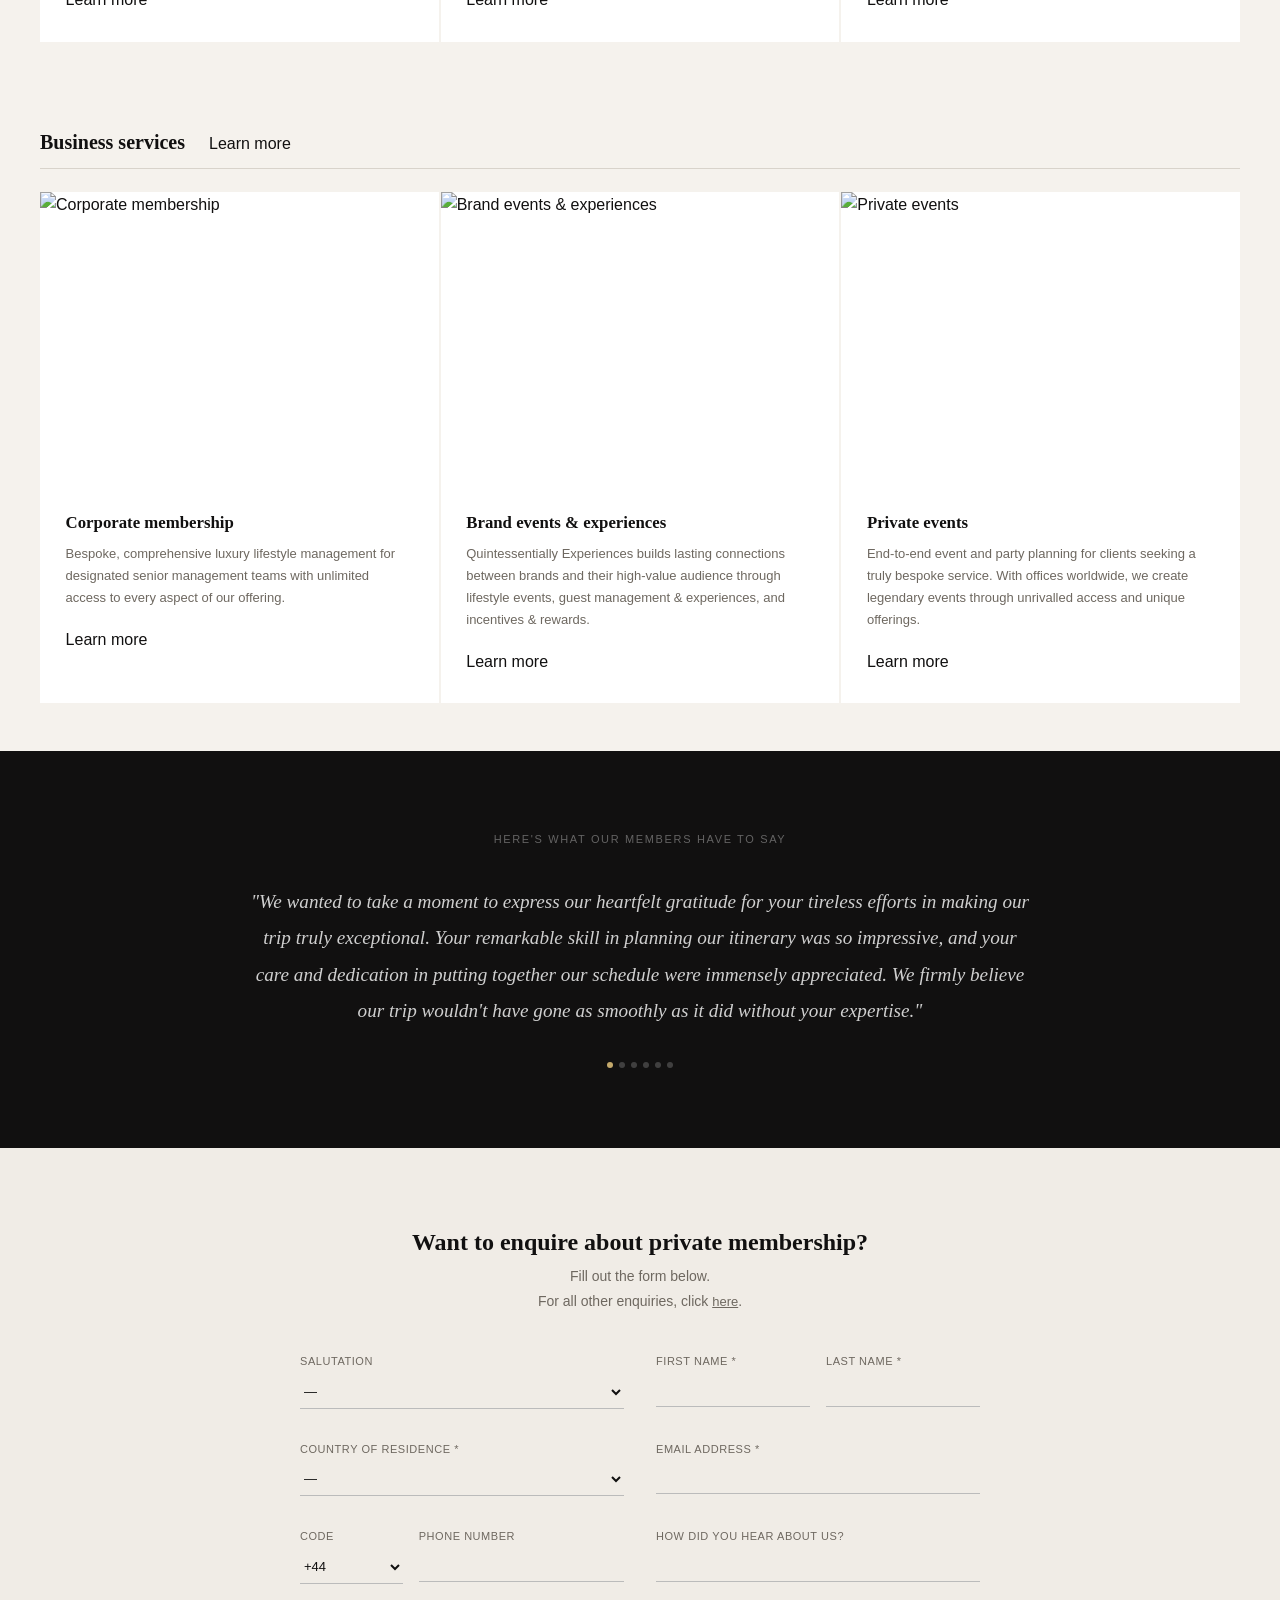
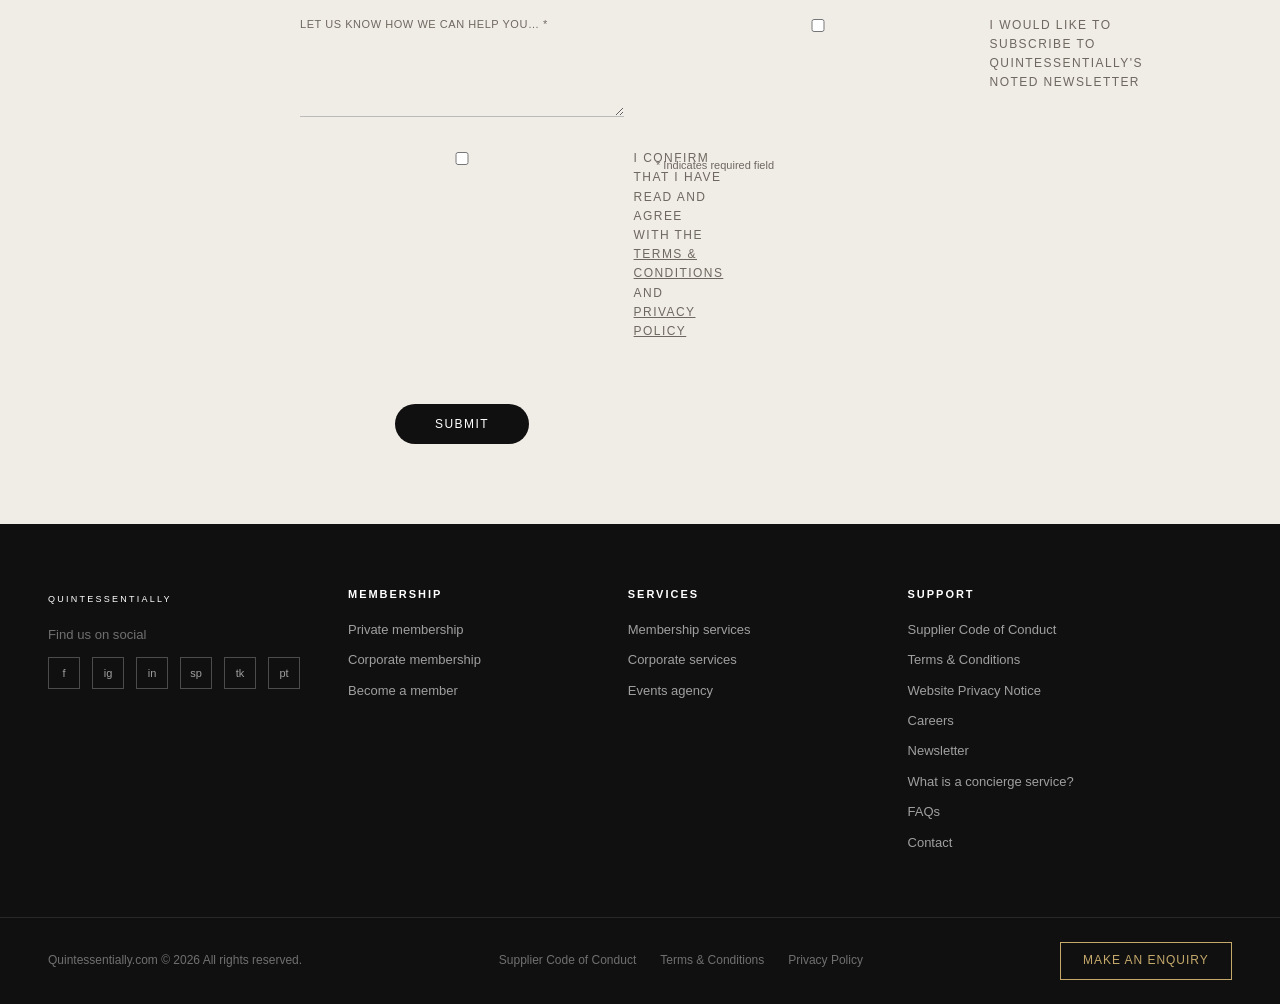
==== commit 74780b45: "Add files via upload" ====
--- a/index.html
+++ b/index.html
@@ -8,72 +8,169 @@
   <style>
     body { padding-top: 64px; }
 
-    /* GIFTING CAROUSEL SECTION */
-    .gifting-section {
+    /* ── HERO ── */
+    .home-hero {
       display: grid;
       grid-template-columns: 1fr 1fr;
-      background: var(--paper);
-      min-height: 480px;
-    }
-    .gifting-body {
-      padding: 4rem;
+      min-height: 520px;
+      background: var(--black);
+      overflow: hidden;
+    }
+    .home-hero-text {
+      padding: 5rem;
       display: flex;
       flex-direction: column;
       justify-content: center;
     }
-    .gifting-body h2 {
-      font-size: clamp(1.4rem, 2.5vw, 2.2rem);
-      margin-bottom: 1rem;
-    }
-    .gifting-body p {
-      color: var(--grey);
+    .home-hero-text h1 {
+      color: #fff;
+      font-size: clamp(2rem, 3.2vw, 3.2rem);
+      margin-bottom: 1.4rem;
+      line-height: 1.15;
+    }
+    .home-hero-text h1 em { font-style: italic; color: rgba(255,255,255,0.85); }
+    .home-hero-text p {
+      color: rgba(255,255,255,0.55);
       font-size: 14px;
-      line-height: 1.8;
-      margin-bottom: 1.5rem;
-      max-width: 440px;
-    }
-    .gifting-carousel {
-      position: relative;
+      line-height: 1.85;
+      max-width: 420px;
+      margin-bottom: 2.4rem;
+    }
+    .home-hero-btns { display: flex; gap: 1rem; flex-wrap: wrap; }
+    .home-hero-img { overflow: hidden; }
+    .home-hero-img img { width: 100%; height: 100%; object-fit: cover; min-height: 520px; display: block; }
+
+    /* ── MEMBERSHIP CARDS ── */
+    .membership-cards { padding: 0; background: var(--paper); }
+    .membership-cards-grid {
+      display: grid;
+      grid-template-columns: repeat(3, 1fr);
+      gap: 2px;
+    }
+    .mem-card { background: #fff; overflow: hidden; }
+    .mem-card-img { overflow: hidden; }
+    .mem-card-img img { width: 100%; aspect-ratio: 16/10; object-fit: cover; display: block; transition: transform 0.5s; }
+    .mem-card:hover .mem-card-img img { transform: scale(1.04); }
+    .mem-card-body { padding: 1.6rem 1.8rem 2rem; }
+    .mem-card-body h3 { font-size: 1.15rem; margin-bottom: 0.6rem; }
+    .mem-card-body p { font-size: 13px; color: var(--grey); line-height: 1.7; margin-bottom: 1.2rem; }
+
+    /* ── SERVICES SECTION ── */
+    .services-section { padding: 2.5rem 2.5rem 3rem; background: var(--paper); }
+    .services-section-header {
+      display: flex;
+      align-items: baseline;
+      gap: 1.5rem;
+      margin-bottom: 1.4rem;
+      padding-bottom: 0.75rem;
+      border-bottom: 1px solid #D8D3CB;
+    }
+    .services-section-header h2 { font-size: 1.25rem; font-family: Georgia, serif; margin: 0; }
+    .services-grid {
+      display: grid;
+      grid-template-columns: repeat(3, 1fr);
+      gap: 2px;
+    }
+    .svc-card { background: #fff; overflow: hidden; }
+    .svc-card-img { overflow: hidden; }
+    .svc-card-img img { width: 100%; aspect-ratio: 4/3; object-fit: cover; display: block; transition: transform 0.5s; }
+    .svc-card:hover .svc-card-img img { transform: scale(1.04); }
+    .svc-card-body { padding: 1.4rem 1.6rem 1.8rem; }
+    .svc-card-body h3 { font-size: 1.05rem; margin-bottom: 0.6rem; }
+    .svc-card-body p { font-size: 13px; color: var(--grey); line-height: 1.7; margin-bottom: 1.1rem; }
+
+    /* ── TESTIMONIAL ── */
+    .home-testimonial {
       background: var(--black);
-      display: grid;
-      grid-template-columns: 1fr 1fr;
-      grid-template-rows: 1fr 1fr;
-    }
-    .gifting-carousel-img {
-      overflow: hidden;
-      height: 240px;
-    }
-    .gifting-carousel-img img {
-      width: 100%;
-      height: 100%;
-      object-fit: cover;
-    }
-    .carousel-nav {
-      position: absolute;
-      bottom: 1rem;
-      right: 1rem;
-      display: flex;
-      gap: 0.5rem;
-    }
-    .carousel-nav button {
-      background: rgba(255,255,255,0.2);
-      border: 1px solid rgba(255,255,255,0.4);
-      color: var(--white);
-      width: 36px;
-      height: 36px;
-      cursor: pointer;
-      font-size: 16px;
-      transition: background 0.2s;
-    }
-    .carousel-nav button:hover { background: var(--gold); border-color: var(--gold); color: var(--black); }
+      padding: 5rem 5%;
+      text-align: center;
+    }
+    .home-testimonial .testi-label {
+      font-size: 11px;
+      letter-spacing: 0.15em;
+      color: rgba(255,255,255,0.35);
+      text-transform: uppercase;
+      margin-bottom: 2.2rem;
+    }
+    .home-testimonial blockquote {
+      font-family: Georgia, serif;
+      font-style: italic;
+      font-size: clamp(0.95rem, 1.8vw, 1.2rem);
+      color: rgba(255,255,255,0.8);
+      max-width: 780px;
+      margin: 0 auto 2rem;
+      line-height: 1.9;
+    }
+    .testi-dots { display: flex; justify-content: center; gap: 6px; }
+    .testi-dots span { width: 6px; height: 6px; border-radius: 50%; background: rgba(255,255,255,0.2); display: block; }
+    .testi-dots span.active { background: var(--gold); }
+
+    /* ── ENQUIRY FORM ── */
+    .enquiry-section {
+      background: #f0ece6;
+      padding: 5rem 5%;
+      text-align: center;
+    }
+    .enquiry-section h2 { font-size: 1.5rem; margin-bottom: 0.5rem; }
+    .enquiry-section > p { color: var(--grey); font-size: 14px; margin-bottom: 0.2rem; }
+    .enquiry-link { color: var(--grey); font-size: 13px; text-decoration: underline; }
+    .enquiry-form { max-width: 680px; margin: 2.5rem auto 0; text-align: left; }
+    .form-row { display: grid; grid-template-columns: 1fr 1fr; gap: 1rem; margin-bottom: 1rem; }
+    .form-row.single { grid-template-columns: 1fr; }
+    .form-row.three { grid-template-columns: 1fr 2fr; }
+    .form-field { display: flex; flex-direction: column; gap: 0; }
+    .form-field label { font-size: 11px; color: var(--grey); letter-spacing: 0.05em; margin-bottom: 4px; }
+    .form-field input,
+    .form-field select,
+    .form-field textarea {
+      font-family: inherit; font-size: 13px; color: var(--black);
+      border: none; border-bottom: 1px solid #bbb; background: transparent;
+      padding: 8px 0; outline: none; transition: border-color 0.2s;
+    }
+    .form-field input:focus, .form-field select:focus, .form-field textarea:focus { border-bottom-color: var(--gold); }
+    .form-field textarea { resize: vertical; min-height: 80px; }
+    .form-checkbox { display: flex; align-items: flex-start; gap: 0.6rem; margin-bottom: 0.7rem; }
+    .form-checkbox input { margin-top: 3px; flex-shrink: 0; accent-color: var(--gold); }
+    .form-checkbox label { font-size: 12px; color: var(--grey); line-height: 1.6; }
+    .form-checkbox label a { text-decoration: underline; }
+    .required-note { font-size: 11px; color: var(--grey); margin-top: 0.5rem; text-align: left; }
+    .form-submit { text-align: center; margin-top: 1.8rem; }
+    .form-submit button {
+      font-family: inherit; font-size: 12px; letter-spacing: 0.12em; text-transform: uppercase;
+      background: var(--black); color: #fff; border: none; padding: 13px 40px;
+      border-radius: 40px; cursor: pointer; transition: background 0.2s;
+    }
+    .form-submit button:hover { background: var(--gold); }
+
+    @media (max-width: 900px) {
+      .home-hero { grid-template-columns: 1fr; }
+      .home-hero-img { display: none; }
+      .home-hero-text { padding: 3rem 2rem; }
+      .membership-cards-grid, .services-grid { grid-template-columns: 1fr 1fr; }
+      .form-row, .form-row.three { grid-template-columns: 1fr; }
+    }
+    @media (max-width: 580px) {
+      .membership-cards-grid, .services-grid { grid-template-columns: 1fr; }
+    }
   </style>
 </head>
 <body>
 
+<!-- NAV with real Quintessentially logo -->
 <nav>
   <div class="nav-logo">
     <div class="nav-logo-mark">
-      <svg viewBox="0 0 24 24" xmlns="http://www.w3.org/2000/svg"><path d="M12 2C6.48 2 2 6.48 2 12s4.48 10 10 10 10-4.48 10-10S17.52 2 12 2zm0 3c1.66 0 3 1.34 3 3s-1.34 3-3 3-3-1.34-3-3 1.34-3 3-3zm0 14.2c-2.5 0-4.71-1.28-6-3.22.03-1.99 4-3.08 6-3.08 1.99 0 5.97 1.09 6 3.08-1.29 1.94-3.5 3.22-6 3.22z"/></svg>
+      <svg xmlns="http://www.w3.org/2000/svg" viewBox="0 0 329.47582 329.48272" width="30" height="30" style="display:block">
+        <path fill="#C4A96B" d="M164.74136,329.48272c-42.81453,0-81.46634-26.77116-96.81938-66.8209C27.20607,247.60563,0,208.512,0,164.74136S27.20607,81.87709,67.92198,66.8209C83.27502,26.77116,121.92683,0,164.74136,0s81.45944,26.77116,96.81247,66.8209c40.71591,15.05619,67.92198,54.14982,67.92198,97.92046s-27.20607,82.86427-67.92198,97.92046c-15.35303,40.04974-53.99794,66.8209-96.81247,66.8209Zm0-320.99851c-39.92203,0-75.90915,25.35943-89.54325,63.1069l-.69033,1.89842-1.90532,.66617C34.24748,87.49641,8.4773,123.90119,8.4773,164.74136s25.77018,77.24495,64.12515,90.58566l1.90532,.66617,.69033,1.89842c13.6341,37.74748,49.62122,63.1069,89.54325,63.1069,39.91513,0,75.90225-25.35943,89.53635-63.1069l.69033-1.89842,1.90532-.66617c38.35497-13.34071,64.12515-49.74548,64.12515-90.58566s-25.77018-77.24495-64.12515-90.58566l-1.90532-.66617-.69033-1.89842c-13.6341-37.74748-49.62122-63.1069-89.53635-63.1069Z"/>
+        <path fill="#C4A96B" d="M241.02651,207.37191c23.18372-2.1106,40.32776-22.69,38.21716-45.87366-1.39172-15.28613-10.82678-27.91522-23.7301-34.15894-.76685,2.73291-1.64673,5.41693-2.64697,8.04364,9.82483,5.159,16.93335,15.02728,18.01196,26.87683,1.69067,18.57159-12.04309,35.05634-30.61353,36.74701-2.76465,.25165-5.47656,.14325-8.10437-.25574-1.22937,2.67615-2.61414,5.26959-4.16382,7.75647,4.17151,.93732,8.54724,1.27246,13.02966,.86438Z"/>
+        <path fill="#C4A96B" d="M304.34292,165.39621c0-29.41296-18.28394-54.89813-45.32056-64.62946,.00342,.32843,.02478,.65228,.02478,.98157,0,2.65375-.13721,5.27411-.35168,7.8725,22.33423,9.18292,37.24768,30.88055,37.24768,55.77539,0,27.95282-19.09485,51.52295-44.92322,58.37079-4.38904,1.1272-8.80371,1.69769-13.19739,1.69769-9.61694,0-19.02411-2.84625-27.30402-7.67273-3.32648-1.93909-6.48584-4.17548-9.41669-6.67303,11.94629-10.26074,19.53589-25.45819,19.53589-42.40289,0-30.82343-25.07983-55.90326-55.90326-55.90326s-55.89636,25.07983-55.89636,55.90326,25.07294,55.90326,55.89636,55.90326c10.69604,0,20.69708-3.02502,29.2019-8.25708,.74408,.60352,1.38104,1.1228,1.68573,1.37976,1.98993,1.67834,4.05762,3.26501,6.20123,4.74219,4.07672,2.8092,8.43158,5.2226,13.01166,7.10797,3.33453,1.37274,6.78564,2.46417,10.30939,3.23248,.84827,.18494,10.41437,1.6087,10.41437,1.35693,.33276,0,.66052-.02051,.99219-.02521,.31567,.00525,.63037,.02521,.94629,.02521,8.25732,0,16.61206-1.7384,24.8313-5.16675,2.31812-.96619,4.54492-2.12,6.72021-3.3645-.04565-.04205-.0946-.08069-.14038-.12262,21.11304-11.75684,35.43457-34.29834,35.43457-60.13147Zm-187.02753,3.31982c0-26.14642,21.27612-47.41907,47.41907-47.41907,26.14984,0,47.42596,21.27264,47.42596,47.41907,0,14.63745-6.6709,27.74426-17.12915,36.44958-.04785-.05444-.09888-.10602-.14655-.16064-3.72974-4.27582-7.45947-8.55157-11.18921-12.82739-1.99207-2.28369-3.98407-4.56738-5.97614-6.85101l-11.65369,.60144c2.23389,2.54968,4.46777,5.0993,6.70166,7.64899,4.03082,4.60065,8.06165,9.20129,12.09253,13.80194,.86224,.98413,1.72449,1.96832,2.58673,2.95245-6.74927,3.69733-14.48889,5.80371-22.71216,5.80371-26.14294,0-47.41907-21.27264-47.41907-47.41907Z"/>
+        <path fill="#C4A96B" d="M96.43165,122.24131c-23.27961,0-42.21875,18.94031-42.21875,42.21992,0,16.30472,9.30683,30.45195,22.87195,37.48264,.87199-2.69521,1.85823-5.33828,2.96752-7.91733-10.38799-5.77845-17.43978-16.85914-17.43978-29.56531,0-18.64853,15.1717-33.82023,33.81906-33.82023,1.83406,0,3.61422,.20361,5.3667,.49188,1.56645-2.61758,3.299-5.12164,5.16953-7.51422-3.37121-.87799-6.89271-1.37734-10.53623-1.37734Z"/>
+        <path fill="#C4A96B" d="M35.0101,165.35006c0-35.81117,29.13408-64.94525,64.94525-64.94525,9.47294,0,18.45415,2.07956,26.5726,5.7452,2.93412-1.79569,6.00666-3.38557,9.19375-4.76101-10.58984-5.95115-22.77586-9.38388-35.76635-9.38388-40.44225,0-73.34494,32.90269-73.34494,73.34494,0,30.8243,19.12341,57.24983,46.12124,68.08459-.04014-1.11178-.08466-2.22267-.08466-3.34426,0-1.93191,.08012-3.84434,.19833-5.74652-22.30757-10.29249-37.83522-32.85699-37.83522-58.99381Z"/>
+        <path fill="#C4A96B" d="M207.46694,95.33356c-.88415-23.26276-20.5302-41.46878-43.7931-40.58463-16.29285,.61931-30.07638,10.45684-36.58678,24.27932,2.72641,.76887,5.40507,1.65404,8.02441,2.6646,5.37959-10.59995,16.18446-18.06759,28.8814-18.55024,18.6352-.70837,34.37216,13.8761,35.08054,32.50998,.10385,2.73022-.14516,5.38911-.66472,7.95425,2.61201,1.35361,5.13892,2.84696,7.55553,4.49383,1.11925-4.05805,1.67089-8.34095,1.50273-12.7671Z"/>
+        <path fill="#C4A96B" d="M162.05627,35.59374c35.78539-1.3602,66.00502,26.64613,67.36537,62.43152,.37601,9.89348-1.52997,19.34035-5.18975,27.88739,1.9407,2.69258,3.70724,5.51728,5.27412,8.46663,5.73641-10.94461,8.81129-23.46227,8.30916-36.67305-1.53612-40.4131-35.66484-72.0423-76.07794-70.50603-30.80203,1.17081-56.48213,21.28427-66.28363,48.67407,1.10943-.08232,2.21784-.16904,3.33869-.21166,1.93045-.07339,3.84463-.06592,5.74988-.02007,9.43778-22.68241,31.39615-39.05597,57.51408-40.04881Z"/>
+        <path fill="#C4A96B" d="M123.60818,238.73865c3.23279,23.05403,24.61974,39.17931,47.67377,35.94652,15.7582-2.20978,28.22957-12.92223,33.54265-26.83069-2.03855-.72785-7.24089-2.69697-7.85215-2.8641-4.27982,11.08977-14.27393,19.61207-26.85691,21.37655-18.46792,2.58975-35.59951-10.32808-38.18897-28.79483-.16215-1.15601-.22587-2.30133-.26498-3.4424-2.87143-1.45483-5.63885-3.08265-8.27753-4.88903-.27626,3.10404-.2269,6.28131,.22411,9.49799Z"/>
+        <path fill="#C4A96B" d="M226.37605,252.59556c-8.23109,21.26464-27.40753,37.59792-51.54711,40.9829-35.46431,4.97311-68.36187-19.83281-73.33498-55.29697-1.39214-9.92746-.41688-19.63829,2.44151-28.60455-.76301-1.13038-1.48603-2.28947-2.18649-3.46364-1.25694-1.70003-2.46612-3.43947-3.56852-5.26006-4.95216,11.76343-6.90267,24.96045-5.00475,38.49467,5.61615,40.05042,42.76922,68.0651,82.81964,62.44895,28.25227-3.96196,50.46991-23.63511,59.16094-48.931-.22104,.00161-.43885,.0167-.66033,.0167-2.73916,0-5.44433-.14267-8.11991-.387Z"/>
+      </svg>
     </div>
     <span class="nav-wordmark">Quintessentially</span>
   </div>
@@ -92,164 +189,215 @@
 </nav>
 
 <!-- HERO -->
-<section class="split-hero">
-  <div class="split-hero-text">
-    <h1>Live an extraordinary life — whatever that looks like to you</h1>
-    <p>Our world-leading lifestyle services are designed around you. Whatever you need, whenever you need it, our team of lifestyle managers are ready to make it happen.</p>
-    <a href="member-services.html#enquiry" class="btn-gold" style="align-self:flex-start;">Apply for membership</a>
-  </div>
-  <div class="split-hero-img">
-    <img src="https://images.unsplash.com/photo-1472214103451-9374f41bce4b?w=1200&q=80&fit=crop&crop=center" alt="Night sky silhouette lifestyle">
+<section class="home-hero">
+  <div class="home-hero-text">
+    <h1>Expect the best.<br><em>Experience better.</em></h1>
+    <p>For 25 years we have been the ultimate destination for discerning individuals and businesses seeking industry-leading concierge services worldwide. From exclusive access to travel planning, our lifestyle managers do it all with exceptional, personalised attention to detail. We don't just save you time and effort, we elevate every aspect of your life.</p>
+    <div class="home-hero-btns">
+      <a href="#enquiry" class="btn-gold">Private membership</a>
+      <a href="member-services.html" class="btn-outline-white">Corporate membership</a>
+    </div>
+  </div>
+  <div class="home-hero-img">
+    <img src="https://picsum.photos/seed/luxlifestyle/1200/800" alt="Luxury lifestyle">
   </div>
 </section>
 
-<!-- FILTER BAR -->
-<div class="filter-bar">
-  <label for="lifestyle-filter">Filter:</label>
-  <select id="lifestyle-filter">
-    <option>Lifestyle services</option>
-    <option>Gifting &amp; sourcing</option>
-    <option>Everyday requests</option>
-    <option>Unique experiences</option>
-  </select>
+<!-- MEMBERSHIP CARDS -->
+<section class="membership-cards">
+  <div class="membership-cards-grid">
+    <div class="mem-card">
+      <div class="mem-card-img">
+        <img src="https://picsum.photos/seed/terraceoutdoor/800/500" alt="Private membership — terrace dining">
+      </div>
+      <div class="mem-card-body">
+        <h3>Private membership</h3>
+        <p>Bespoke concierge and lifestyle management for discerning individuals seeking highly personalised, one-to-one attention. Access to the impossible, and the invaluable gift of time.</p>
+        <a href="#enquiry" class="btn-dark-sm">Learn more</a>
+      </div>
+    </div>
+    <div class="mem-card">
+      <div class="mem-card-img">
+        <img src="https://picsum.photos/seed/mountaintravel/800/500" alt="Corporate membership — travel">
+      </div>
+      <div class="mem-card-body">
+        <h3>Corporate membership</h3>
+        <p>Extending our service beyond individuals, we leverage our unique positioning to help brands and businesses better serve and connect with their audiences and staff.</p>
+        <a href="member-services.html" class="btn-dark-sm">Learn more</a>
+      </div>
+    </div>
+    <div class="mem-card">
+      <div class="mem-card-img">
+        <img src="https://picsum.photos/seed/editorial2026/800/500" alt="Editorial — Noted">
+      </div>
+      <div class="mem-card-body">
+        <h3>Editorial</h3>
+        <p>Consistently connected to the most important global happenings, Quintessentially's finger is on the pulse. Discover what's new and now worldwide with our editorial section, Noted.</p>
+        <a href="noted.html" class="btn-dark-sm">Learn more</a>
+      </div>
+    </div>
+  </div>
+</section>
+
+<!-- MEMBERSHIP SERVICES -->
+<section class="services-section">
+  <div class="services-section-header">
+    <h2>Membership services</h2>
+    <a href="member-services.html" class="btn-dark-sm">Learn more</a>
+  </div>
+  <div class="services-grid">
+    <div class="svc-card">
+      <div class="svc-card-img">
+        <img src="https://picsum.photos/seed/safari/800/600" alt="Travel">
+      </div>
+      <div class="svc-card-body">
+        <h3>Travel</h3>
+        <p>Our award-winning in-house travel agency comprises a specialist team well versed in creating individualised itineraries to meet any and all travel dreams.</p>
+        <a href="travel.html" class="btn-dark-sm">Learn more</a>
+      </div>
+    </div>
+    <div class="svc-card">
+      <div class="svc-card-img">
+        <img src="https://picsum.photos/seed/finedining/800/600" alt="Restaurants & nightlife">
+      </div>
+      <div class="svc-card-body">
+        <h3>Restaurants &amp; nightlife</h3>
+        <p>Relationships with the world's best chefs and restaurants enabling exclusive dining opportunities and special new discoveries.</p>
+        <a href="restaurants.html" class="btn-dark-sm">Learn more</a>
+      </div>
+    </div>
+    <div class="svc-card">
+      <div class="svc-card-img">
+        <img src="https://picsum.photos/seed/exclusiveaccess/800/600" alt="Exclusive access">
+      </div>
+      <div class="svc-card-body">
+        <h3>Exclusive access</h3>
+        <p>Make the most of all that life has to offer. Receive priority access to the best and most unique offerings from entertainment to sport and everything in between.</p>
+        <a href="member-services.html" class="btn-dark-sm">Learn more</a>
+      </div>
+    </div>
+  </div>
+</section>
+
+<!-- BUSINESS SERVICES -->
+<section class="services-section">
+  <div class="services-section-header">
+    <h2>Business services</h2>
+    <a href="member-services.html" class="btn-dark-sm">Learn more</a>
+  </div>
+  <div class="services-grid">
+    <div class="svc-card">
+      <div class="svc-card-img">
+        <img src="https://picsum.photos/seed/corporateservice/800/600" alt="Corporate membership">
+      </div>
+      <div class="svc-card-body">
+        <h3>Corporate membership</h3>
+        <p>Bespoke, comprehensive luxury lifestyle management for designated senior management teams with unlimited access to every aspect of our offering.</p>
+        <a href="member-services.html" class="btn-dark-sm">Learn more</a>
+      </div>
+    </div>
+    <div class="svc-card">
+      <div class="svc-card-img">
+        <img src="https://picsum.photos/seed/brandevents/800/600" alt="Brand events & experiences">
+      </div>
+      <div class="svc-card-body">
+        <h3>Brand events &amp; experiences</h3>
+        <p>Quintessentially Experiences builds lasting connections between brands and their high-value audience through lifestyle events, guest management &amp; experiences, and incentives &amp; rewards.</p>
+        <a href="global.html" class="btn-dark-sm">Learn more</a>
+      </div>
+    </div>
+    <div class="svc-card">
+      <div class="svc-card-img">
+        <img src="https://picsum.photos/seed/privateevents/800/600" alt="Private events">
+      </div>
+      <div class="svc-card-body">
+        <h3>Private events</h3>
+        <p>End-to-end event and party planning for clients seeking a truly bespoke service. With offices worldwide, we create legendary events through unrivalled access and unique offerings.</p>
+        <a href="member-services.html" class="btn-dark-sm">Learn more</a>
+      </div>
+    </div>
+  </div>
+</section>
+
+<!-- TESTIMONIAL BAND -->
+<div class="home-testimonial">
+  <p class="testi-label">Here's what our members have to say</p>
+  <blockquote>"We wanted to take a moment to express our heartfelt gratitude for your tireless efforts in making our trip truly exceptional. Your remarkable skill in planning our itinerary was so impressive, and your care and dedication in putting together our schedule were immensely appreciated. We firmly believe our trip wouldn't have gone as smoothly as it did without your expertise."</blockquote>
+  <div class="testi-dots">
+    <span class="active"></span><span></span><span></span>
+    <span></span><span></span><span></span>
+  </div>
 </div>
 
-<!-- THREE FEATURE COLUMNS -->
-<section class="feature-cols">
-  <div class="feature-col">
-    <div class="feature-col-img">
-      <img src="https://images.unsplash.com/photo-1523275335684-37898b6baf30?w=800&q=80&fit=crop&crop=center" alt="Luxury Rolex watch">
-    </div>
-    <div class="feature-col-body">
-      <span class="tag tag-dark">Gifting &amp; sourcing</span>
-      <h3>Gifting and sourcing luxury items</h3>
-      <p>Whether you're searching for a limited-edition timepiece, a rare bottle of Burgundy, or the perfect gift for someone who has everything, our team will track it down. No request is too rare, no deadline too tight.</p>
-      <a href="#" class="btn-outline-dark">Learn more</a>
-    </div>
-  </div>
-  <div class="feature-col">
-    <div class="feature-col-img">
-      <img src="https://images.unsplash.com/photo-1563720223185-11003d516935?w=800&q=80&fit=crop&crop=center" alt="Rolls Royce chauffeur">
-    </div>
-    <div class="feature-col-body">
-      <span class="tag tag-dark">Everyday requests</span>
-      <h3>Assisting with everyday requests</h3>
-      <p>From booking the city's most sought-after personal trainer and connecting you with an interior designer with a three-year wait list, to arranging a discreet chauffeur service — we handle the details so you don't have to.</p>
-      <a href="#" class="btn-outline-dark">Learn more</a>
-    </div>
-  </div>
-  <div class="feature-col">
-    <div class="feature-col-img">
-      <img src="https://images.unsplash.com/photo-1509316785289-025f5b846b35?w=800&q=80&fit=crop&crop=center" alt="Camel riding desert experience">
-    </div>
-    <div class="feature-col-body">
-      <span class="tag tag-dark">Unique experiences</span>
-      <h3>Making the unique and unusual possible</h3>
-      <p>Dining on a private iceberg off the Greenland coast. A polo match played on camelback across a Moroccan desert. A private audience with a master perfumer in Grasse. Whatever you can imagine, we can make real.</p>
-      <a href="#" class="btn-outline-dark">Learn more</a>
-    </div>
-  </div>
+<!-- ENQUIRY FORM -->
+<section class="enquiry-section" id="enquiry">
+  <h2>Want to enquire about private membership?</h2>
+  <p>Fill out the form below.</p>
+  <p>For all other enquiries, click <a href="concierge-faq.html" class="enquiry-link">here</a>.</p>
+
+  <form class="enquiry-form" onsubmit="return false;">
+    <div class="form-row single">
+      <div class="form-field">
+        <label>Salutation</label>
+        <select>
+          <option value="">—</option>
+          <option>Mr</option><option>Mrs</option><option>Ms</option>
+          <option>Dr</option><option>Lord</option><option>Lady</option>
+        </select>
+      </div>
+    </div>
+    <div class="form-row">
+      <div class="form-field"><label>First name *</label><input type="text"></div>
+      <div class="form-field"><label>Last name *</label><input type="text"></div>
+    </div>
+    <div class="form-row single">
+      <div class="form-field">
+        <label>Country of residence *</label>
+        <select>
+          <option value="">—</option>
+          <option>United Kingdom</option><option>United States</option>
+          <option>France</option><option>Germany</option>
+          <option>UAE</option><option>Other</option>
+        </select>
+      </div>
+    </div>
+    <div class="form-row single">
+      <div class="form-field"><label>Email address *</label><input type="email"></div>
+    </div>
+    <div class="form-row three">
+      <div class="form-field">
+        <label>Code</label>
+        <select><option>+44</option><option>+1</option><option>+33</option><option>+49</option><option>+971</option></select>
+      </div>
+      <div class="form-field"><label>Phone number</label><input type="tel"></div>
+    </div>
+    <div class="form-row single">
+      <div class="form-field"><label>How did you hear about us?</label><input type="text"></div>
+    </div>
+    <div class="form-row single">
+      <div class="form-field">
+        <label>Let us know how we can help you… *</label>
+        <textarea rows="4"></textarea>
+      </div>
+    </div>
+    <div class="form-checkbox">
+      <input type="checkbox" id="newsletter">
+      <label for="newsletter">I would like to subscribe to Quintessentially's Noted Newsletter</label>
+    </div>
+    <div class="form-checkbox">
+      <input type="checkbox" id="terms" required>
+      <label for="terms">I confirm that I have read and agree with the <a href="#">Terms &amp; Conditions</a> and <a href="#">Privacy Policy</a></label>
+    </div>
+    <p class="required-note">* Indicates required field</p>
+    <div class="form-submit"><button type="submit">Submit</button></div>
+  </form>
 </section>
-
-<!-- GIFTING CAROUSEL SECTION -->
-<section class="gifting-section">
-  <div class="gifting-body">
-    <span class="tag tag-dark">Service spotlight</span>
-    <h2>Gifting and personal shopping</h2>
-    <p>Our personal shopping and gifting service combines deep luxury market knowledge with an unparalleled global network. Whether sourcing a one-of-a-kind vintage Hermès Birkin or curating a bespoke hamper for a valued client, we handle every detail from search to seamless delivery — worldwide.</p>
-    <p>We work with the world's finest ateliers, auction houses, and private dealers to secure pieces that simply can't be found elsewhere.</p>
-    <a href="member-services.html#enquiry" class="btn-gold" style="align-self:flex-start;">Enquire about this service</a>
-  </div>
-  <div class="gifting-carousel">
-    <div class="gifting-carousel-img">
-      <img src="https://images.unsplash.com/photo-1523275335684-37898b6baf30?w=600&q=80&fit=crop&crop=center" alt="Luxury watch gifting">
-    </div>
-    <div class="gifting-carousel-img">
-      <img src="https://images.unsplash.com/photo-1549465220-1a629938c4ba?w=600&q=80&fit=crop&crop=center" alt="Luxury gift box">
-    </div>
-    <div class="gifting-carousel-img">
-      <img src="https://images.unsplash.com/photo-1529139574466-a303027f1949?w=600&q=80&fit=crop&crop=center" alt="Fashion luxury personal shopping">
-    </div>
-    <div class="gifting-carousel-img">
-      <img src="https://images.unsplash.com/photo-1563720223185-11003d516935?w=600&q=80&fit=crop&crop=center" alt="Luxury Rolls Royce">
-    </div>
-    <div class="carousel-nav">
-      <button aria-label="Previous">&#8592;</button>
-      <button aria-label="Next">&#8594;</button>
-    </div>
-  </div>
-</section>
-
-<!-- CTA BAND -->
-<div class="cta-band">
-  <div class="cta-band-bg">
-    <img src="https://images.unsplash.com/photo-1509316785289-025f5b846b35?w=1600&q=80&fit=crop&crop=center" alt="Desert lifestyle">
-  </div>
-  <div class="cta-band-content">
-    <h2>Want to unlock access to this service?</h2>
-    <p>Become a Quintessentially member and gain access to the world's most comprehensive luxury lifestyle management service.</p>
-    <a href="member-services.html#enquiry" class="btn-gold">Apply for membership</a>
-  </div>
-</div>
-
-<!-- TESTIMONIAL -->
-<div class="testimonial-band">
-  <blockquote>"I'm extremely relaxed with my lifestyle manager because I know that anything I need will be looked after. They genuinely go above and beyond — it's like having the most well-connected friend in every city in the world."</blockquote>
-  <div class="testimonial-dots">
-    <span class="active"></span>
-    <span></span>
-    <span></span>
-  </div>
-</div>
-
-<!-- SPECIALIST SERVICES -->
-<section class="specialist-section">
-  <h2>Our other specialist services</h2>
-  <div class="specialist-tabs">
-    <button>Travel</button>
-    <button class="active">Lifestyle</button>
-    <button>Restaurants &amp; nightlife</button>
-    <button>Exclusive access</button>
-    <button>Private events</button>
-    <button>Real estate</button>
-    <button>Education</button>
-    <button>Art</button>
-    <button>Weddings</button>
-  </div>
-  <div class="specialist-feature-card">
-    <div class="specialist-feature-card-img">
-      <img src="https://images.unsplash.com/photo-1516426122078-c23e76319801?w=1000&q=80&fit=crop&crop=center" alt="Safari sunset travel">
-    </div>
-    <div class="specialist-feature-card-body">
-      <span class="tag">Travel</span>
-      <h3>Your passport to a world of luxury, tailor-made travel</h3>
-      <p>From bucket-list adventures to private island escapes, our travel specialists are on hand 24/7 to create itineraries that exceed every expectation. As a Virtuoso member, we unlock exclusive benefits and upgrades across the world's finest hotels and resorts.</p>
-      <a href="travel.html" class="btn-gold" style="align-self:flex-start;">Discover travel</a>
-    </div>
-  </div>
-</section>
-
-<!-- CLOSER BAND -->
-<div class="closer-band">
-  <div class="closer-band-bg">
-    <img src="https://images.unsplash.com/photo-1445019980597-93fa8acb246c?w=1600&q=80&fit=crop&crop=center" alt="Luxury villa pool">
-  </div>
-  <div class="closer-band-overlay"></div>
-  <div class="closer-band-box">
-    <h2>If it's quintessentially you, it's Quintessentially.</h2>
-    <p>Our lifestyle managers become a natural extension of your life — anticipating needs, solving problems, and opening doors to a world most people can only dream of.</p>
-    <div class="closer-band-btns">
-      <a href="member-services.html#enquiry" class="btn-gold">Apply for membership</a>
-      <a href="concierge-faq.html" class="btn-outline-white">Learn more</a>
-    </div>
-  </div>
-</div>
 
 <footer>
   <div class="footer-top">
     <div class="footer-brand">
       <span style="font-family:Helvetica;font-size:9px;letter-spacing:0.25em;color:#fff;text-transform:uppercase;">QUINTESSENTIALLY</span>
-      <p style="margin-top:1rem;">Find us on social</p>
+      <p style="margin-top:1rem;color:rgba(255,255,255,0.4);font-size:0.82rem;">Find us on social</p>
       <div class="footer-social">
         <a href="#">f</a><a href="#">ig</a><a href="#">in</a><a href="#">sp</a><a href="#">tk</a><a href="#">pt</a>
       </div>
@@ -257,17 +405,17 @@
     <div class="footer-col">
       <h5>Membership</h5>
       <ul>
-        <li><a href="#">Private membership</a></li>
-        <li><a href="#">Corporate membership</a></li>
-        <li><a href="member-services.html">Become a member</a></li>
+        <li><a href="#enquiry">Private membership</a></li>
+        <li><a href="member-services.html">Corporate membership</a></li>
+        <li><a href="#enquiry">Become a member</a></li>
       </ul>
     </div>
     <div class="footer-col">
       <h5>Services</h5>
       <ul>
         <li><a href="member-services.html">Membership services</a></li>
-        <li><a href="#">Corporate services</a></li>
-        <li><a href="#">Events agency</a></li>
+        <li><a href="member-services.html">Corporate services</a></li>
+        <li><a href="global.html">Events agency</a></li>
       </ul>
     </div>
     <div class="footer-col">
@@ -280,7 +428,7 @@
         <li><a href="#">Newsletter</a></li>
         <li><a href="concierge-faq.html">What is a concierge service?</a></li>
         <li><a href="concierge-faq.html">FAQs</a></li>
-        <li><a href="#">Contact</a></li>
+        <li><a href="concierge-faq.html">Contact</a></li>
       </ul>
     </div>
   </div>
@@ -291,7 +439,7 @@
       <a href="#">Terms &amp; Conditions</a>
       <a href="#">Privacy Policy</a>
     </div>
-    <a href="#" class="btn-make-enquiry">Make an enquiry</a>
+    <a href="#enquiry" class="btn-make-enquiry">Make an enquiry</a>
   </div>
 </footer>
 
